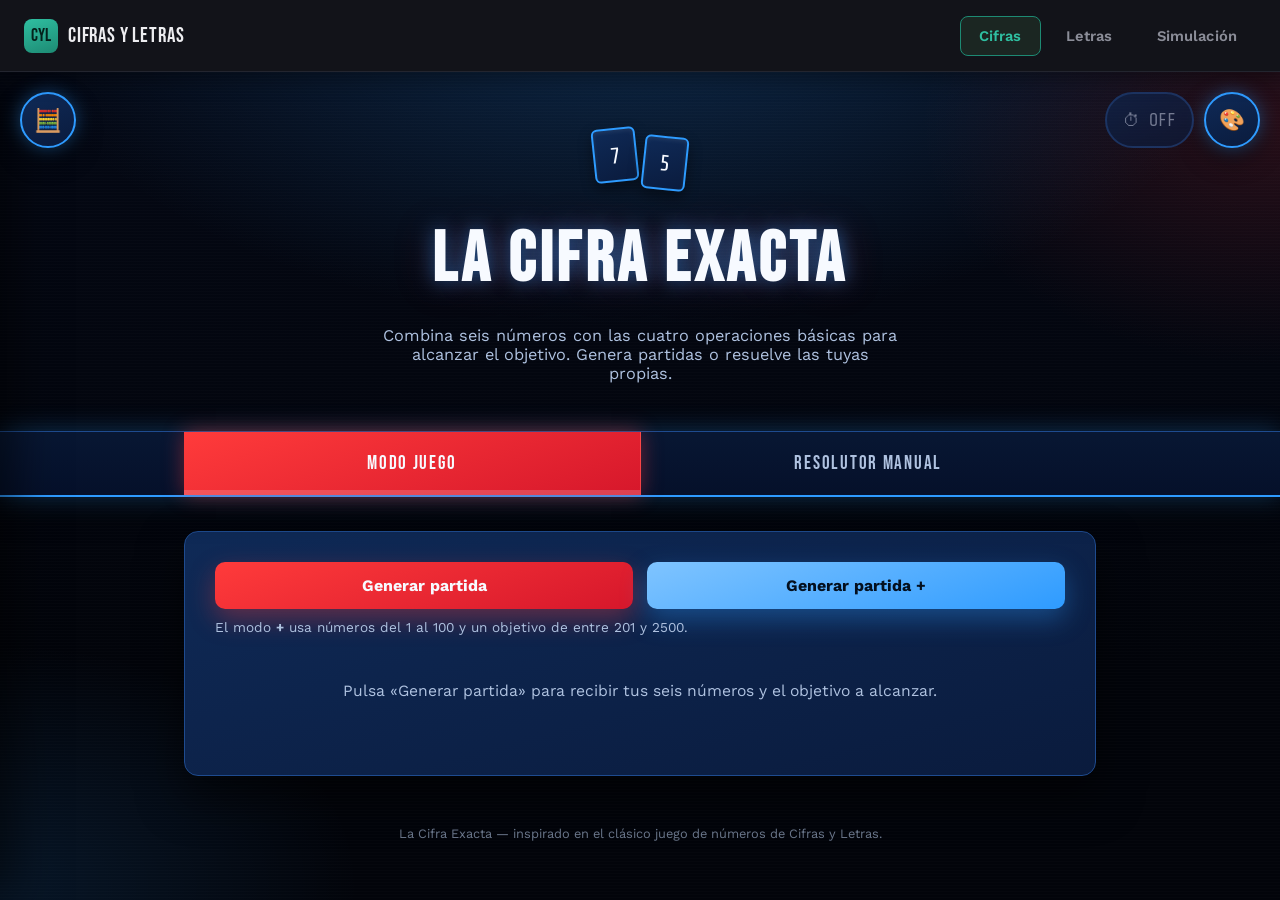
==== index.html @ 757bc9b1 "Add files via upload" ====
<!DOCTYPE html>
<html lang="es">
<head>
<meta charset="UTF-8">
<meta name="viewport" content="width=device-width, initial-scale=1.0">
<title>Cifras y Letras</title>
<link rel="preconnect" href="https://fonts.googleapis.com">
<link rel="preconnect" href="https://fonts.gstatic.com" crossorigin>
<link href="https://fonts.googleapis.com/css2?family=Bebas+Neue&family=Work+Sans:wght@400;500;600;700&display=swap" rel="stylesheet">
<style>
  :root{
    --fondo:#0A0B10;
    --panel:#121319;
    --panel-borde:#23252F;
    --teal:#2FBFA1;
    --teal-rgb:47,191,161;
    --teal-tenue:#1D8A73;
    --texto:#EDEDF0;
    --texto-tenue:#8B8D98;
    --activo-bg:#1B2622;
  }
  *{box-sizing:border-box;}
  html,body{margin:0;padding:0;height:100%;}
  body{
    background:var(--fondo);
    color:var(--texto);
    font-family:'Work Sans', sans-serif;
    display:flex;
    flex-direction:column;
    min-height:100vh;
    overflow:hidden;
  }

  header.topbar{
    flex:0 0 auto;
    display:flex;
    align-items:center;
    gap:20px;
    padding:0 24px;
    height:72px;
    background:var(--panel);
    border-bottom:1px solid var(--panel-borde);
    box-shadow:0 6px 20px rgba(0,0,0,0.35);
    z-index:10;
  }

  .marca{
    display:flex;
    align-items:center;
    gap:10px;
    flex-shrink:0;
  }
  .marca .icono-marca{
    width:34px;height:34px;
    border-radius:8px;
    background:linear-gradient(160deg, var(--teal), var(--teal-tenue));
    display:flex;align-items:center;justify-content:center;
    font-family:'Bebas Neue', sans-serif;
    font-size:1.1rem;
    color:#04211B;
    flex-shrink:0;
  }
  .marca .texto-marca{
    font-family:'Bebas Neue', sans-serif;
    font-size:1.3rem;
    letter-spacing:0.04em;
    color:var(--texto);
    white-space:nowrap;
  }

  nav.pestanas{
    display:flex;
    gap:6px;
    margin-left:auto;
    overflow-x:auto;
  }
  .pestana{
    font-family:'Work Sans', sans-serif;
    font-weight:600;
    font-size:0.92rem;
    letter-spacing:0.01em;
    color:var(--texto-tenue);
    background:transparent;
    border:1px solid transparent;
    padding:10px 18px;
    border-radius:8px;
    cursor:pointer;
    white-space:nowrap;
    transition:background .18s ease, color .18s ease, border-color .18s ease;
  }
  .pestana:hover{color:var(--texto); background:rgba(var(--teal-rgb),0.08);}
  .pestana.activa{
    color:var(--teal);
    background:var(--activo-bg);
    border-color:var(--teal-tenue);
  }

  main.contenido{
    flex:1 1 auto;
    position:relative;
    min-height:0;
  }
  .panel-vista{
    position:absolute;
    inset:0;
    display:none;
  }
  .panel-vista.activo{display:block;}
  .panel-vista iframe{
    width:100%;
    height:100%;
    border:none;
    display:block;
    background:var(--fondo);
  }

  .proximamente{
    height:100%;
    display:flex;
    flex-direction:column;
    align-items:center;
    justify-content:center;
    text-align:center;
    gap:14px;
    padding:0 24px;
  }
  .proximamente .marca-grande{
    width:64px;height:64px;
    border-radius:16px;
    background:linear-gradient(160deg, var(--teal), var(--teal-tenue));
    display:flex;align-items:center;justify-content:center;
    font-family:'Bebas Neue', sans-serif;
    font-size:1.8rem;
    color:#04211B;
    margin-bottom:6px;
  }
  .proximamente h2{
    font-family:'Bebas Neue', sans-serif;
    font-size:2.2rem;
    letter-spacing:0.04em;
    margin:0;
    color:var(--texto);
  }
  .proximamente p{
    margin:0;
    max-width:420px;
    color:var(--texto-tenue);
    font-size:1rem;
    line-height:1.5;
  }

  @media (max-width:640px){
    header.topbar{gap:12px; padding:0 14px; height:64px;}
    .marca .texto-marca{display:none;}
    .pestana{padding:9px 12px; font-size:0.84rem;}
  }
</style>
</head>
<body>

<header class="topbar">
  <div class="marca">
    <div class="icono-marca">CyL</div>
    <span class="texto-marca">Cifras y Letras</span>
  </div>
  <nav class="pestanas" role="tablist" aria-label="Secciones">
    <button class="pestana activa" data-vista="cifras" role="tab" aria-selected="true">Cifras</button>
    <button class="pestana" data-vista="letras" role="tab" aria-selected="false">Letras</button>
    <button class="pestana" data-vista="simulacion" role="tab" aria-selected="false">Simulación</button>
  </nav>
</header>

<main class="contenido">
  <div class="panel-vista activo" id="vista-cifras">
    <iframe data-src="cifras.html" title="Sección Cifras"></iframe>
  </div>
  <div class="panel-vista" id="vista-letras">
    <iframe data-src="letras.html" title="Sección Letras"></iframe>
  </div>
  <div class="panel-vista" id="vista-simulacion">
    <iframe data-src="simulacion.html" title="Sección Simulación"></iframe>
  </div>
</main>

<script>
  const botones = document.querySelectorAll('.pestana');
  const paneles = {
    cifras: document.getElementById('vista-cifras'),
    letras: document.getElementById('vista-letras'),
    simulacion: document.getElementById('vista-simulacion'),
  };

  function cargarIframeSiHaceFalta(panel){
    const iframe = panel.querySelector('iframe[data-src]');
    if (iframe){
      iframe.src = iframe.getAttribute('data-src');
      iframe.removeAttribute('data-src');
    }
  }

  cargarIframeSiHaceFaltaConTema(paneles.cifras);

  botones.forEach(btn => {
    btn.addEventListener('click', () => {
      const destino = btn.dataset.vista;

      botones.forEach(b => {
        b.classList.toggle('activa', b === btn);
        b.setAttribute('aria-selected', String(b === btn));
      });

      Object.entries(paneles).forEach(([nombre, panel]) => {
        panel.classList.toggle('activo', nombre === destino);
      });

      cargarIframeSiHaceFaltaConTema(paneles[destino]);
    });
  });

  /* =========================================================
     SINCRONIZACIÓN DE TEMA ENTRE LAS TRES SECCIONES
     Cada iframe (Cifras, Letras, Simulación) guarda el tema elegido
     en localStorage bajo la clave 'cifrasYLetrasTema' y, además,
     avisa a esta página (su padre) mediante postMessage en cuanto
     el usuario cambia de tema. Esta página reenvía ese aviso al
     resto de iframes ya cargados, para que el cambio se refleje
     al instante sin esperar a que se abran esas pestañas.
     ========================================================= */
  const CLAVE_TEMA_COMPARTIDA = 'cifrasYLetrasTema';

  function iframesCargados(){
    return Object.values(paneles)
      .map(panel => panel.querySelector('iframe'))
      .filter(iframe => iframe && iframe.src);
  }

  window.addEventListener('message', (e) => {
    if (!e.data || e.data.tipo !== 'cifrasYLetrasTema' || !e.data.tema) return;
    try { localStorage.setItem(CLAVE_TEMA_COMPARTIDA, e.data.tema); } catch(err){}
    iframesCargados().forEach(iframe => {
      if (iframe.contentWindow !== e.source){
        iframe.contentWindow.postMessage({ tipo:'cifrasYLetrasTema', tema: e.data.tema }, '*');
      }
    });
  });

  // Refuerzo: cuando se carga por primera vez un iframe (al abrir su pestaña),
  // le enviamos el tema actual por si acaso su lectura de localStorage no coincidiera.
  function cargarIframeSiHaceFaltaConTema(panel){
    const iframe = panel.querySelector('iframe[data-src]');
    if (iframe){
      iframe.addEventListener('load', () => {
        let temaActual = 'clasico';
        try { temaActual = localStorage.getItem(CLAVE_TEMA_COMPARTIDA) || 'clasico'; } catch(err){}
        iframe.contentWindow.postMessage({ tipo:'cifrasYLetrasTema', tema: temaActual }, '*');
      }, { once:true });
    }
    cargarIframeSiHaceFalta(panel);
  }
</script>

</body>
</html>
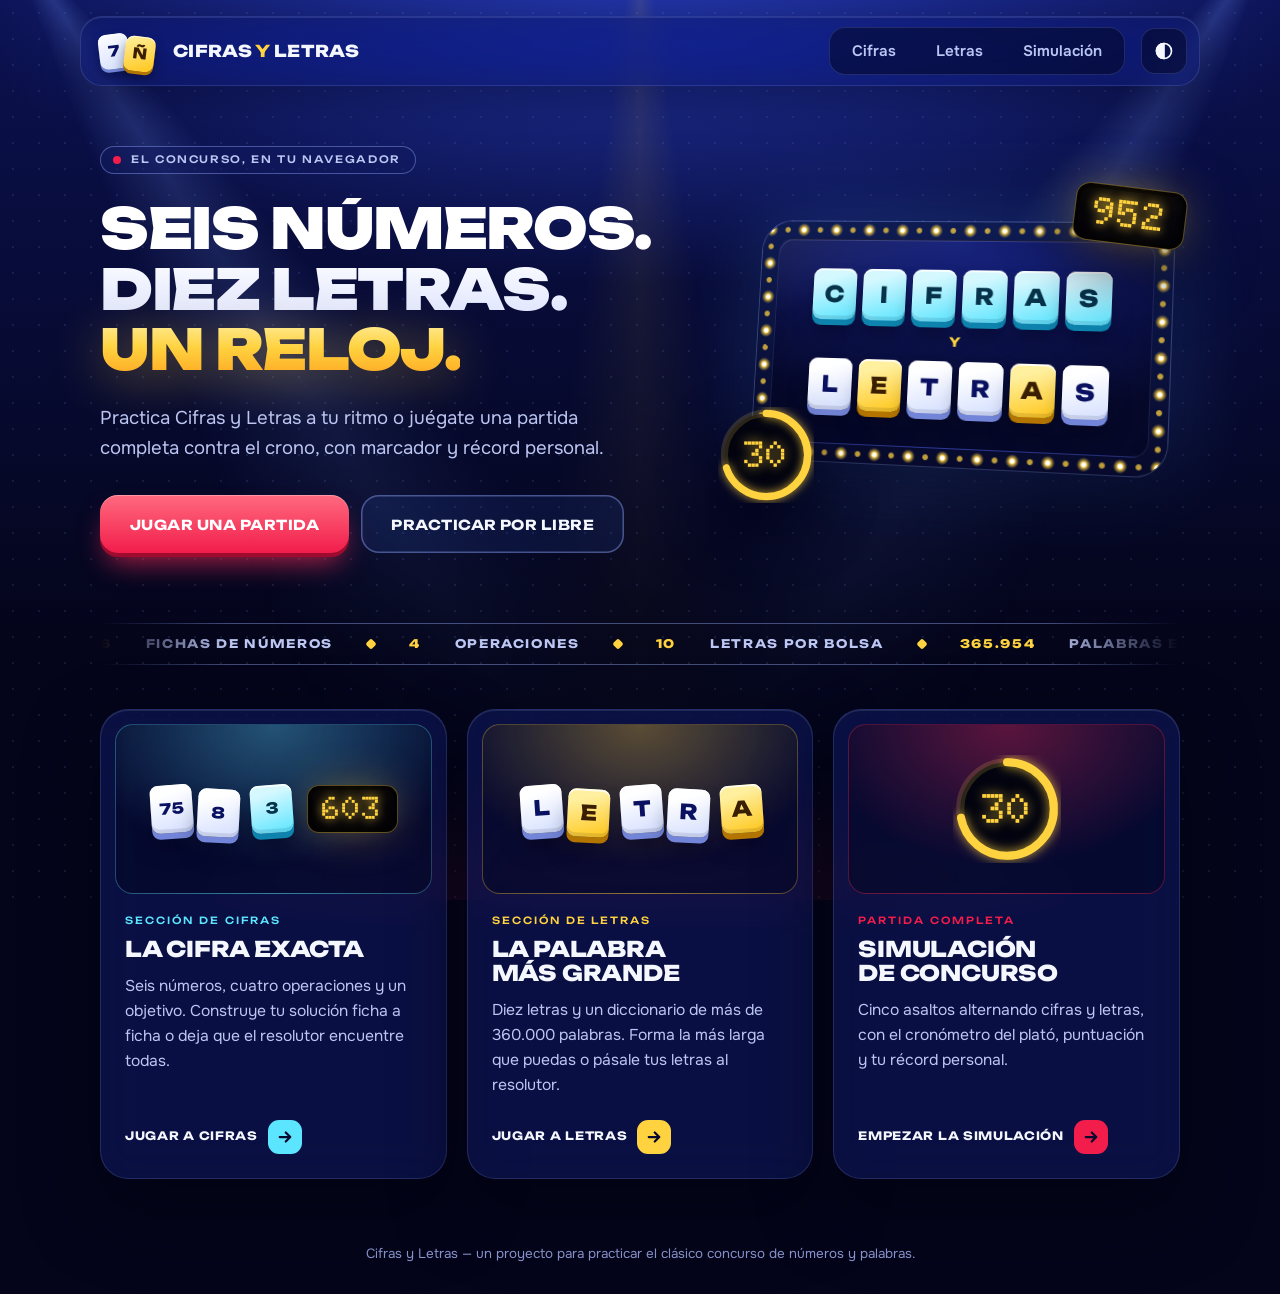
==== commit 8172e4bc: "Rediseño de plató y corrección de fallos en Cifras, Letras y Simulación" ====
--- a/index.html
+++ b/index.html
@@ -1,263 +1,128 @@
 <!DOCTYPE html>
-<html lang="es">
+<html lang="es" data-tema="clasico">
 <head>
 <meta charset="UTF-8">
 <meta name="viewport" content="width=device-width, initial-scale=1.0">
 <title>Cifras y Letras</title>
+<meta name="description" content="Practica el concurso Cifras y Letras: la prueba de cifras, la de letras y una simulación completa con cronómetro y puntuación.">
+<meta name="theme-color" content="#04051A">
+<script>try{var t=localStorage.getItem('cifrasYLetrasTema');if(t)document.documentElement.dataset.tema=t;}catch(e){}</script>
+<link rel="icon" href="data:image/svg+xml,%3Csvg xmlns='http://www.w3.org/2000/svg' viewBox='0 0 64 64'%3E%3Crect width='64' height='64' rx='14' fill='%230B1150'/%3E%3Crect x='11' y='7' width='42' height='46' rx='9' fill='%23FFC61A'/%3E%3Crect x='11' y='7' width='42' height='42' rx='9' fill='%23FFF0A0'/%3E%3Ctext x='32' y='41' font-family='Arial Black,Arial,sans-serif' font-size='30' font-weight='900' text-anchor='middle' fill='%233A1E00'%3E%C3%91%3C/text%3E%3C/svg%3E">
 <link rel="preconnect" href="https://fonts.googleapis.com">
 <link rel="preconnect" href="https://fonts.gstatic.com" crossorigin>
-<link href="https://fonts.googleapis.com/css2?family=Bebas+Neue&family=Work+Sans:wght@400;500;600;700&display=swap" rel="stylesheet">
-<style>
-  :root{
-    --fondo:#0A0B10;
-    --panel:#121319;
-    --panel-borde:#23252F;
-    --teal:#2FBFA1;
-    --teal-rgb:47,191,161;
-    --teal-tenue:#1D8A73;
-    --texto:#EDEDF0;
-    --texto-tenue:#8B8D98;
-    --activo-bg:#1B2622;
-  }
-  *{box-sizing:border-box;}
-  html,body{margin:0;padding:0;height:100%;}
-  body{
-    background:var(--fondo);
-    color:var(--texto);
-    font-family:'Work Sans', sans-serif;
-    display:flex;
-    flex-direction:column;
-    min-height:100vh;
-    overflow:hidden;
-  }
-
-  header.topbar{
-    flex:0 0 auto;
-    display:flex;
-    align-items:center;
-    gap:20px;
-    padding:0 24px;
-    height:72px;
-    background:var(--panel);
-    border-bottom:1px solid var(--panel-borde);
-    box-shadow:0 6px 20px rgba(0,0,0,0.35);
-    z-index:10;
-  }
-
-  .marca{
-    display:flex;
-    align-items:center;
-    gap:10px;
-    flex-shrink:0;
-  }
-  .marca .icono-marca{
-    width:34px;height:34px;
-    border-radius:8px;
-    background:linear-gradient(160deg, var(--teal), var(--teal-tenue));
-    display:flex;align-items:center;justify-content:center;
-    font-family:'Bebas Neue', sans-serif;
-    font-size:1.1rem;
-    color:#04211B;
-    flex-shrink:0;
-  }
-  .marca .texto-marca{
-    font-family:'Bebas Neue', sans-serif;
-    font-size:1.3rem;
-    letter-spacing:0.04em;
-    color:var(--texto);
-    white-space:nowrap;
-  }
-
-  nav.pestanas{
-    display:flex;
-    gap:6px;
-    margin-left:auto;
-    overflow-x:auto;
-  }
-  .pestana{
-    font-family:'Work Sans', sans-serif;
-    font-weight:600;
-    font-size:0.92rem;
-    letter-spacing:0.01em;
-    color:var(--texto-tenue);
-    background:transparent;
-    border:1px solid transparent;
-    padding:10px 18px;
-    border-radius:8px;
-    cursor:pointer;
-    white-space:nowrap;
-    transition:background .18s ease, color .18s ease, border-color .18s ease;
-  }
-  .pestana:hover{color:var(--texto); background:rgba(var(--teal-rgb),0.08);}
-  .pestana.activa{
-    color:var(--teal);
-    background:var(--activo-bg);
-    border-color:var(--teal-tenue);
-  }
-
-  main.contenido{
-    flex:1 1 auto;
-    position:relative;
-    min-height:0;
-  }
-  .panel-vista{
-    position:absolute;
-    inset:0;
-    display:none;
-  }
-  .panel-vista.activo{display:block;}
-  .panel-vista iframe{
-    width:100%;
-    height:100%;
-    border:none;
-    display:block;
-    background:var(--fondo);
-  }
-
-  .proximamente{
-    height:100%;
-    display:flex;
-    flex-direction:column;
-    align-items:center;
-    justify-content:center;
-    text-align:center;
-    gap:14px;
-    padding:0 24px;
-  }
-  .proximamente .marca-grande{
-    width:64px;height:64px;
-    border-radius:16px;
-    background:linear-gradient(160deg, var(--teal), var(--teal-tenue));
-    display:flex;align-items:center;justify-content:center;
-    font-family:'Bebas Neue', sans-serif;
-    font-size:1.8rem;
-    color:#04211B;
-    margin-bottom:6px;
-  }
-  .proximamente h2{
-    font-family:'Bebas Neue', sans-serif;
-    font-size:2.2rem;
-    letter-spacing:0.04em;
-    margin:0;
-    color:var(--texto);
-  }
-  .proximamente p{
-    margin:0;
-    max-width:420px;
-    color:var(--texto-tenue);
-    font-size:1rem;
-    line-height:1.5;
-  }
-
-  @media (max-width:640px){
-    header.topbar{gap:12px; padding:0 14px; height:64px;}
-    .marca .texto-marca{display:none;}
-    .pestana{padding:9px 12px; font-size:0.84rem;}
-  }
-</style>
+<link href="https://fonts.googleapis.com/css2?family=Doto:ROND,wght@100,900&family=Onest:wght@400;500;600;700&family=Unbounded:wght@500;700;800;900&display=swap" rel="stylesheet">
+<link rel="stylesheet" href="estilos.css">
 </head>
 <body>
 
-<header class="topbar">
-  <div class="marca">
-    <div class="icono-marca">CyL</div>
-    <span class="texto-marca">Cifras y Letras</span>
+<header class="cabecera">
+  <a class="marca" href="index.html" aria-label="Cifras y Letras, inicio">
+    <span class="marca-fichas" aria-hidden="true"><i>7</i><i>Ñ</i></span>
+    <span class="marca-texto">Cifras <span>y</span> Letras</span>
+  </a>
+  <nav class="nav" aria-label="Secciones">
+    <a href="cifras.html">Cifras</a>
+    <a href="letras.html">Letras</a>
+    <a href="simulacion.html">Simulación</a>
+  </nav>
+  <div class="tema">
+    <button class="btn-icono" id="btn-tema" type="button" aria-label="Cambiar tema" aria-haspopup="menu" aria-expanded="false">
+      <svg class="icono" width="20" height="20" viewBox="0 0 24 24" fill="none" stroke="currentColor" stroke-width="2" aria-hidden="true"><circle cx="12" cy="12" r="9"/><path d="M12 3a9 9 0 0 0 0 18z" fill="currentColor"/></svg>
+    </button>
+    <div class="flotante abajo menu-tema" id="menu-tema" role="menu" aria-label="Tema" hidden></div>
   </div>
-  <nav class="pestanas" role="tablist" aria-label="Secciones">
-    <button class="pestana activa" data-vista="cifras" role="tab" aria-selected="true">Cifras</button>
-    <button class="pestana" data-vista="letras" role="tab" aria-selected="false">Letras</button>
-    <button class="pestana" data-vista="simulacion" role="tab" aria-selected="false">Simulación</button>
-  </nav>
 </header>
 
-<main class="contenido">
-  <div class="panel-vista activo" id="vista-cifras">
-    <iframe data-src="cifras.html" title="Sección Cifras"></iframe>
+<main>
+  <section class="hero">
+    <div>
+      <span class="sobretitulo">El concurso, en tu navegador</span>
+      <h1><span>Seis números.</span><span>Diez letras.</span><span><em>Un reloj.</em></span></h1>
+      <p>Practica Cifras y Letras a tu ritmo o juégate una partida completa contra el crono, con marcador y récord personal.</p>
+      <div class="fila-botones">
+        <a class="btn btn-primario btn-grande" href="simulacion.html">Jugar una partida</a>
+        <a class="btn btn-fantasma btn-grande" href="cifras.html">Practicar por libre</a>
+      </div>
+    </div>
+
+    <div class="hero-arte" aria-hidden="true">
+      <div class="plato">
+        <div class="plato-pantalla">
+          <div class="fichas">
+            <span class="ficha es-letra es-resultado entra" style="--i:0">C</span>
+            <span class="ficha es-letra es-resultado entra" style="--i:1">I</span>
+            <span class="ficha es-letra es-resultado entra" style="--i:2">F</span>
+            <span class="ficha es-letra es-resultado entra" style="--i:3">R</span>
+            <span class="ficha es-letra es-resultado entra" style="--i:4">A</span>
+            <span class="ficha es-letra es-resultado entra" style="--i:5">S</span>
+          </div>
+          <span class="hero-y">y</span>
+          <div class="fichas">
+            <span class="ficha es-letra entra" style="--i:7">L</span>
+            <span class="ficha es-letra es-vocal entra" style="--i:8">E</span>
+            <span class="ficha es-letra entra" style="--i:9">T</span>
+            <span class="ficha es-letra entra" style="--i:10">R</span>
+            <span class="ficha es-letra es-vocal entra" style="--i:11">A</span>
+            <span class="ficha es-letra entra" style="--i:12">S</span>
+          </div>
+        </div>
+      </div>
+      <div class="hero-flota es-led"><span class="led">952</span></div>
+      <div class="hero-flota es-crono">
+        <div class="reloj">
+          <svg viewBox="0 0 120 120"><circle class="reloj-pista" cx="60" cy="60" r="52"></circle><circle class="reloj-arco" cx="60" cy="60" r="52" pathLength="100"></circle></svg>
+          <div class="reloj-centro"><span class="reloj-num">30</span></div>
+        </div>
+      </div>
+    </div>
+  </section>
+
+  <div class="teletipo" aria-hidden="true">
+    <div class="teletipo-cinta">
+      <span><b>6</b> fichas de números</span><span><b>4</b> operaciones</span><span><b>10</b> letras por bolsa</span><span><b>365.954</b> palabras en el diccionario</span><span><b>5</b> asaltos por partida</span><span><b>30</b> segundos de reloj</span>
+      <span><b>6</b> fichas de números</span><span><b>4</b> operaciones</span><span><b>10</b> letras por bolsa</span><span><b>365.954</b> palabras en el diccionario</span><span><b>5</b> asaltos por partida</span><span><b>30</b> segundos de reloj</span>
+    </div>
   </div>
-  <div class="panel-vista" id="vista-letras">
-    <iframe data-src="letras.html" title="Sección Letras"></iframe>
-  </div>
-  <div class="panel-vista" id="vista-simulacion">
-    <iframe data-src="simulacion.html" title="Sección Simulación"></iframe>
-  </div>
+
+  <section class="accesos" aria-label="Secciones del juego">
+    <a class="acceso es-cifras" href="cifras.html">
+      <div class="acceso-arte" aria-hidden="true">
+        <span class="ficha">75</span><span class="ficha">8</span><span class="ficha es-resultado">3</span>
+        <span class="led">603</span>
+      </div>
+      <span class="etiqueta">Sección de cifras</span>
+      <h2>La cifra exacta</h2>
+      <p>Seis números, cuatro operaciones y un objetivo. Construye tu solución ficha a ficha o deja que el resolutor encuentre todas.</p>
+      <span class="ir">Jugar a cifras <svg class="icono" viewBox="0 0 24 24" fill="none" stroke="currentColor" stroke-width="3" stroke-linecap="round" stroke-linejoin="round" aria-hidden="true"><path d="M5 12h14M13 6l6 6-6 6"/></svg></span>
+    </a>
+
+    <a class="acceso es-letras" href="letras.html">
+      <div class="acceso-arte" aria-hidden="true">
+        <span class="ficha es-letra">L</span><span class="ficha es-letra es-vocal">E</span><span class="ficha es-letra">T</span><span class="ficha es-letra">R</span><span class="ficha es-letra es-vocal">A</span>
+      </div>
+      <span class="etiqueta">Sección de letras</span>
+      <h2>La palabra más grande</h2>
+      <p>Diez letras y un diccionario de más de 360.000 palabras. Forma la más larga que puedas o pásale tus letras al resolutor.</p>
+      <span class="ir">Jugar a letras <svg class="icono" viewBox="0 0 24 24" fill="none" stroke="currentColor" stroke-width="3" stroke-linecap="round" stroke-linejoin="round" aria-hidden="true"><path d="M5 12h14M13 6l6 6-6 6"/></svg></span>
+    </a>
+
+    <a class="acceso es-sim" href="simulacion.html">
+      <div class="acceso-arte" aria-hidden="true">
+        <div class="reloj">
+          <svg viewBox="0 0 120 120"><circle class="reloj-pista" cx="60" cy="60" r="52"></circle><circle class="reloj-arco" cx="60" cy="60" r="52" pathLength="100"></circle></svg>
+          <div class="reloj-centro"><span class="reloj-num">30</span></div>
+        </div>
+      </div>
+      <span class="etiqueta">Partida completa</span>
+      <h2>Simulación de concurso</h2>
+      <p>Cinco asaltos alternando cifras y letras, con el cronómetro del plató, puntuación y tu récord personal.</p>
+      <span class="ir">Empezar la simulación <svg class="icono" viewBox="0 0 24 24" fill="none" stroke="currentColor" stroke-width="3" stroke-linecap="round" stroke-linejoin="round" aria-hidden="true"><path d="M5 12h14M13 6l6 6-6 6"/></svg></span>
+    </a>
+  </section>
 </main>
 
-<script>
-  const botones = document.querySelectorAll('.pestana');
-  const paneles = {
-    cifras: document.getElementById('vista-cifras'),
-    letras: document.getElementById('vista-letras'),
-    simulacion: document.getElementById('vista-simulacion'),
-  };
+<footer class="pie">Cifras y Letras — un proyecto para practicar el clásico concurso de números y palabras.</footer>
 
-  function cargarIframeSiHaceFalta(panel){
-    const iframe = panel.querySelector('iframe[data-src]');
-    if (iframe){
-      iframe.src = iframe.getAttribute('data-src');
-      iframe.removeAttribute('data-src');
-    }
-  }
-
-  cargarIframeSiHaceFaltaConTema(paneles.cifras);
-
-  botones.forEach(btn => {
-    btn.addEventListener('click', () => {
-      const destino = btn.dataset.vista;
-
-      botones.forEach(b => {
-        b.classList.toggle('activa', b === btn);
-        b.setAttribute('aria-selected', String(b === btn));
-      });
-
-      Object.entries(paneles).forEach(([nombre, panel]) => {
-        panel.classList.toggle('activo', nombre === destino);
-      });
-
-      cargarIframeSiHaceFaltaConTema(paneles[destino]);
-    });
-  });
-
-  /* =========================================================
-     SINCRONIZACIÓN DE TEMA ENTRE LAS TRES SECCIONES
-     Cada iframe (Cifras, Letras, Simulación) guarda el tema elegido
-     en localStorage bajo la clave 'cifrasYLetrasTema' y, además,
-     avisa a esta página (su padre) mediante postMessage en cuanto
-     el usuario cambia de tema. Esta página reenvía ese aviso al
-     resto de iframes ya cargados, para que el cambio se refleje
-     al instante sin esperar a que se abran esas pestañas.
-     ========================================================= */
-  const CLAVE_TEMA_COMPARTIDA = 'cifrasYLetrasTema';
-
-  function iframesCargados(){
-    return Object.values(paneles)
-      .map(panel => panel.querySelector('iframe'))
-      .filter(iframe => iframe && iframe.src);
-  }
-
-  window.addEventListener('message', (e) => {
-    if (!e.data || e.data.tipo !== 'cifrasYLetrasTema' || !e.data.tema) return;
-    try { localStorage.setItem(CLAVE_TEMA_COMPARTIDA, e.data.tema); } catch(err){}
-    iframesCargados().forEach(iframe => {
-      if (iframe.contentWindow !== e.source){
-        iframe.contentWindow.postMessage({ tipo:'cifrasYLetrasTema', tema: e.data.tema }, '*');
-      }
-    });
-  });
-
-  // Refuerzo: cuando se carga por primera vez un iframe (al abrir su pestaña),
-  // le enviamos el tema actual por si acaso su lectura de localStorage no coincidiera.
-  function cargarIframeSiHaceFaltaConTema(panel){
-    const iframe = panel.querySelector('iframe[data-src]');
-    if (iframe){
-      iframe.addEventListener('load', () => {
-        let temaActual = 'clasico';
-        try { temaActual = localStorage.getItem(CLAVE_TEMA_COMPARTIDA) || 'clasico'; } catch(err){}
-        iframe.contentWindow.postMessage({ tipo:'cifrasYLetrasTema', tema: temaActual }, '*');
-      }, { once:true });
-    }
-    cargarIframeSiHaceFalta(panel);
-  }
-</script>
-
+<script src="comun.js"></script>
 </body>
 </html>
--- a/estilos.css
+++ b/estilos.css
@@ -0,0 +1,1534 @@
+/* =========================================================
+   CIFRAS Y LETRAS · estilos compartidos por todas las páginas
+   Concepto: un plató de televisión. Focos sobre el decorado, el
+   panel de juego enmarcado en bombillas, fichas con volumen y
+   marcadores LED de matriz de puntos.
+   1. Tokens y temas      2. Base y decorado    3. Cabecera
+   4. Componentes         5. Plató y fichas     6. Herramientas
+   7. Cifras              8. Letras             9. Simulación
+   10. Inicio             11. Adaptación a móvil
+   ========================================================= */
+
+/* ---------- 1. TOKENS Y TEMAS ---------- */
+:root{
+  --f-titular:'Unbounded','Arial Black',system-ui,sans-serif;
+  --f-texto:'Onest',system-ui,-apple-system,'Segoe UI',Roboto,sans-serif;
+  --f-led:'Doto','JetBrains Mono',ui-monospace,Consolas,monospace;
+  --ancho:1120px;
+
+  /* Tema clásico: plató azul eléctrico, oro y rojo de pulsador */
+  --fondo:#04051A;
+  --fondo-2:#0B1150;
+  --foco-rgb:56,88,255;
+  --haz-rgb:120,156,255;
+  --vidrio:rgba(18,27,96,.55);
+  --panel:#0D1450;
+  --panel-2:#131C6B;
+  --panel-3:#1F2C92;
+  --pantalla-a:#1B2990;
+  --pantalla-b:#0C124C;
+  --pantalla-c:#070A2E;
+  --marco:#070A2C;
+  --hueco:rgba(3,5,30,.5);
+  --borde:rgba(150,172,255,.18);
+  --borde-2:rgba(150,172,255,.42);
+  --texto:#F5F7FF;
+  --texto-2:#BCC6F3;
+  --texto-3:#8C97D2;
+  --titulo-a:#FFFFFF;
+  --titulo-b:#BFCBFF;
+  --realce-a:#FFF3B0;
+  --realce-b:#FFD23F;
+  --realce-c:#FF9F1C;
+  --acento:#2F6BFF;
+  --acento-a:#6FA3FF;
+  --acento-2:#8DB6FF;
+  --acento-3:#1A3BB5;
+  --acento-rgb:61,123,255;
+  --sobre-acento:#FFFFFF;
+  --cta:#F21D4B;
+  --cta-a:#FF6A7F;
+  --cta-2:#9E0B2F;
+  --cta-rgb:255,46,87;
+  --sobre-cta:#FFFFFF;
+  --oro:#FFD23F;
+  --oro-rgb:255,210,63;
+  --cian:#5CE5FF;
+  --cian-rgb:92,229,255;
+  --alarma:#F21D4B;
+  --sobre-alarma:#FFFFFF;
+  --ok:#3EE08F;
+  --ok-rgb:62,224,143;
+  --ok-texto:#C9FBE2;
+  --mal:#FF6B81;
+  --mal-rgb:255,107,129;
+  --mal-texto:#FFDCE1;
+  --led-fondo:#02030F;
+  --led:#FFD23F;
+  --led-rgb:255,210,63;
+  --ficha:#FFFFFF;
+  --ficha-2:#D3DEFF;
+  --ficha-canto:#7385D8;
+  --ficha-texto:#0A1160;
+  --ficha-vocal:#FFF0A0;
+  --ficha-vocal-2:#FFC61A;
+  --ficha-vocal-canto:#B37400;
+  --ficha-vocal-texto:#3A1E00;
+  --ficha-res:#D5F8FF;
+  --ficha-res-2:#5CE5FF;
+  --ficha-res-canto:#0D83AD;
+  --ficha-res-texto:#06324A;
+  --sombra:0 30px 70px rgba(0,0,14,.55);
+  --foco:#FFD23F;
+  color-scheme:dark;
+}
+
+/* Tema día: decorado claro, mismo plató */
+html[data-tema="dia"]{
+  --fondo:#EEF2FF;
+  --fondo-2:#D9E3FF;
+  --foco-rgb:255,255,255;
+  --haz-rgb:61,123,255;
+  --vidrio:rgba(255,255,255,.72);
+  --panel:#FFFFFF;
+  --panel-2:#F2F5FF;
+  --panel-3:#DFE7FF;
+  --pantalla-a:#FFFFFF;
+  --pantalla-b:#F3F6FF;
+  --pantalla-c:#E4EBFF;
+  --marco:#16207A;
+  --hueco:rgba(43,91,255,.06);
+  --borde:rgba(40,60,160,.14);
+  --borde-2:rgba(40,60,160,.30);
+  --texto:#0C1454;
+  --texto-2:#414C8C;
+  --texto-3:#6470AE;
+  --titulo-a:#0C1454;
+  --titulo-b:#2A379E;
+  --realce-a:#5B86FF;
+  --realce-b:#2B5BFF;
+  --realce-c:#7A3DFF;
+  --acento:#2B5BFF;
+  --acento-a:#5B86FF;
+  --acento-2:#1F45CC;
+  --acento-3:#152F99;
+  --acento-rgb:43,91,255;
+  --cta:#F21D4B;
+  --cta-a:#FF5C7A;
+  --cta-2:#9E0B2F;
+  --cta-rgb:242,29,75;
+  --oro:#F5B400;
+  --oro-rgb:245,180,0;
+  --cian:#0AA5CF;
+  --cian-rgb:10,165,207;
+  --ok:#0F9D58;
+  --ok-rgb:15,157,88;
+  --ok-texto:#0B6B3C;
+  --mal:#D92B45;
+  --mal-rgb:217,43,69;
+  --mal-texto:#8F1226;
+  --led-fondo:#070A2C;
+  --ficha-2:#E4EBFF;
+  --ficha-canto:#9AA9E6;
+  --ficha-texto:#0C1454;
+  --sombra:0 24px 60px rgba(30,50,140,.18);
+  --foco:#2B5BFF;
+  color-scheme:light;
+}
+
+/* Tema noche: colores apagados para jugar a oscuras */
+html[data-tema="noche"]{
+  --fondo:#020208;
+  --fondo-2:#05071C;
+  --foco-rgb:22,32,96;
+  --haz-rgb:50,70,140;
+  --vidrio:rgba(8,11,36,.72);
+  --panel:#070A22;
+  --panel-2:#0A0E2E;
+  --panel-3:#141B48;
+  --pantalla-a:#0B1038;
+  --pantalla-b:#070A24;
+  --pantalla-c:#04061A;
+  --marco:#030414;
+  --borde:rgba(110,125,200,.14);
+  --borde-2:rgba(110,125,200,.30);
+  --texto:#C5CBE6;
+  --texto-2:#8C94BC;
+  --texto-3:#6E76A0;
+  --titulo-a:#C5CBE6;
+  --titulo-b:#8C94BC;
+  --realce-a:#D6BC78;
+  --realce-b:#B8923A;
+  --realce-c:#8F6A1F;
+  --acento:#2A4A9E;
+  --acento-a:#3B5DB5;
+  --acento-2:#7F9AD9;
+  --acento-3:#14265C;
+  --acento-rgb:42,74,158;
+  --sobre-acento:#E6ECFF;
+  --cta:#8E2038;
+  --cta-a:#A8324A;
+  --cta-2:#4F0E1D;
+  --cta-rgb:142,32,56;
+  --sobre-cta:#F6E8EB;
+  --oro:#B8923A;
+  --oro-rgb:184,146,58;
+  --cian:#3D8FA8;
+  --cian-rgb:61,143,168;
+  --alarma:#8E2038;
+  --sobre-alarma:#F6E8EB;
+  --ok:#2E8F5C;
+  --ok-rgb:46,143,92;
+  --ok-texto:#9FCBB0;
+  --mal:#B04A5A;
+  --mal-rgb:176,74,90;
+  --mal-texto:#D9ADB4;
+  --led-fondo:#010208;
+  --led:#B8923A;
+  --led-rgb:184,146,58;
+  --ficha:#3A4470;
+  --ficha-2:#283158;
+  --ficha-canto:#10142E;
+  --ficha-texto:#DDE2F5;
+  --ficha-vocal:#8A6F2E;
+  --ficha-vocal-2:#6E5620;
+  --ficha-vocal-canto:#3A2C0C;
+  --ficha-vocal-texto:#F6ECD0;
+  --ficha-res:#2B5E78;
+  --ficha-res-2:#1E4A62;
+  --ficha-res-canto:#0C2533;
+  --ficha-res-texto:#D8F1FA;
+  --sombra:0 30px 70px rgba(0,0,0,.75);
+  --foco:#7F9AD9;
+}
+
+/* Tema elegancia: negro azulado, oro y marfil */
+html[data-tema="elegancia"]{
+  --fondo:#05070F;
+  --fondo-2:#0B1226;
+  --foco-rgb:217,164,65;
+  --haz-rgb:217,164,65;
+  --vidrio:rgba(14,22,44,.62);
+  --panel:#0B1226;
+  --panel-2:#101A36;
+  --panel-3:#1A2850;
+  --pantalla-a:#152447;
+  --pantalla-b:#0C152E;
+  --pantalla-c:#070C1C;
+  --marco:#04060E;
+  --borde:rgba(217,164,65,.18);
+  --borde-2:rgba(217,164,65,.42);
+  --texto:#F6EFDF;
+  --texto-2:#C2C7D6;
+  --texto-3:#8D95AE;
+  --titulo-a:#FFFAEB;
+  --titulo-b:#D9CDAE;
+  --acento:#D9A441;
+  --acento-a:#F2CC7A;
+  --acento-2:#F2CC7A;
+  --acento-3:#8F6A1F;
+  --acento-rgb:217,164,65;
+  --sobre-acento:#221402;
+  --cta:#EFE4C8;
+  --cta-a:#FFFAEB;
+  --cta-2:#A8966A;
+  --cta-rgb:239,228,200;
+  --sobre-cta:#131C36;
+  --cian:#F2CC7A;
+  --cian-rgb:242,204,122;
+  --alarma:#C8452F;
+  --mal:#EE7C68;
+  --mal-rgb:238,124,104;
+  --mal-texto:#FBD8D0;
+  --led-fondo:#020409;
+  --led:#F2CC7A;
+  --led-rgb:242,204,122;
+  --ficha:#FBF5E6;
+  --ficha-2:#E9DCBB;
+  --ficha-canto:#A8935C;
+  --ficha-texto:#131C36;
+  --ficha-res:#F7E3A6;
+  --ficha-res-2:#DDB24F;
+  --ficha-res-canto:#8F6A1F;
+  --ficha-res-texto:#2A1A00;
+  --foco:#F2CC7A;
+}
+
+/* ---------- 2. BASE Y DECORADO ---------- */
+*,*::before,*::after{box-sizing:border-box;}
+html{-webkit-text-size-adjust:100%; scroll-behavior:smooth;}
+body{
+  margin:0;
+  min-height:100vh;
+  min-height:100dvh;
+  display:flex;
+  flex-direction:column;
+  font:400 1rem/1.6 var(--f-texto);
+  color:var(--texto);
+  background:var(--fondo);
+  -webkit-font-smoothing:antialiased;
+  overflow-x:hidden;
+}
+/* Decorado: foco cenital, resplandor de suelo y pared de puntos */
+body::before{
+  content:"";
+  position:fixed; inset:0; z-index:-2; pointer-events:none;
+  background:
+    radial-gradient(rgba(var(--haz-rgb),.13) 1px, transparent 1.5px) 0 0 / 26px 26px,
+    radial-gradient(78% 58% at 50% -10%, rgba(var(--foco-rgb),.62), transparent 72%),
+    radial-gradient(60% 38% at 50% 112%, rgba(var(--cta-rgb),.20), transparent 70%),
+    linear-gradient(180deg, var(--fondo-2), var(--fondo) 72%);
+}
+/* Haces de los focos, barriendo muy despacio */
+body::after{
+  content:"";
+  position:fixed; inset:-10% -20% 0; z-index:-1; pointer-events:none;
+  background:
+    conic-gradient(from 138deg at 14% 0%, transparent 0deg, rgba(var(--haz-rgb),.22) 9deg, transparent 21deg),
+    conic-gradient(from 201deg at 86% 0%, transparent 0deg, rgba(var(--haz-rgb),.22) 12deg, transparent 21deg),
+    conic-gradient(from 171deg at 50% 0%, transparent 0deg, rgba(var(--oro-rgb),.10) 9deg, transparent 18deg);
+  -webkit-mask-image:linear-gradient(180deg, #000 10%, transparent 88%);
+  mask-image:linear-gradient(180deg, #000 10%, transparent 88%);
+  transform-origin:50% 0;
+  animation:barrido 16s ease-in-out infinite alternate;
+}
+
+main{
+  flex:1;
+  width:100%;
+  max-width:var(--ancho);
+  margin:0 auto;
+  padding:0 20px 64px;
+}
+body.con-dock main{padding-bottom:130px;}
+
+h1,h2,h3,h4,p{margin:0;}
+button,input{font:inherit; color:inherit;}
+button{-webkit-tap-highlight-color:transparent;}
+a{color:var(--acento-2);}
+[hidden]{display:none !important;}
+:focus-visible{outline:3px solid var(--foco); outline-offset:3px;}
+input[type=number]{-moz-appearance:textfield; appearance:textfield;}
+input[type=number]::-webkit-outer-spin-button,
+input[type=number]::-webkit-inner-spin-button{-webkit-appearance:none; margin:0;}
+
+.solo-lectores{
+  position:absolute; width:1px; height:1px; margin:-1px; padding:0;
+  overflow:hidden; clip:rect(0 0 0 0); white-space:nowrap; border:0;
+}
+.icono{flex:none; display:block;}
+
+@keyframes barrido{from{transform:rotate(-2.4deg);} to{transform:rotate(2.4deg);}}
+@keyframes aparecer{from{opacity:0; transform:translateY(10px);}}
+@keyframes repartir{
+  0%{opacity:0; transform:translateY(-26px) rotateX(-95deg) scale(.86);}
+  60%{opacity:1; transform:translateY(3px) rotateX(12deg);}
+  100%{transform:none;}
+}
+@keyframes nacer{0%{opacity:0; transform:scale(.4) rotate(-8deg);} 60%{transform:scale(1.14);} 100%{opacity:1; transform:none;}}
+@keyframes temblar{20%,60%{transform:translateX(-6px);} 40%,80%{transform:translateX(6px);}}
+@keyframes latir{50%{opacity:.35;}}
+@keyframes girar{to{transform:rotate(360deg);}}
+@keyframes destello{0%{opacity:0;} 12%{opacity:.55;} 100%{opacity:0;}}
+@keyframes bombillas{0%,49.9%{opacity:0;} 50%,100%{opacity:1;}}
+@keyframes pulso{0%,100%{box-shadow:0 0 0 0 rgba(var(--cta-rgb),.7);} 60%{box-shadow:0 0 0 8px rgba(var(--cta-rgb),0);}}
+@keyframes flotar{from{transform:translateY(-6px);} to{transform:translateY(6px);}}
+@keyframes cinta{to{transform:translateX(-50%);}}
+@keyframes halo{0%,100%{filter:drop-shadow(0 0 0 rgba(var(--acento-rgb),0));} 50%{filter:drop-shadow(0 0 14px rgba(var(--acento-rgb),.9));}}
+
+/* ---------- 3. CABECERA ---------- */
+.cabecera{
+  width:calc(100% - 32px);
+  max-width:var(--ancho);
+  margin:16px auto 0;
+  padding:10px 12px 10px 18px;
+  display:flex; align-items:center; gap:16px;
+  border:1px solid var(--borde);
+  border-radius:22px;
+  background:var(--vidrio);
+  -webkit-backdrop-filter:blur(18px) saturate(1.5);
+  backdrop-filter:blur(18px) saturate(1.5);
+  box-shadow:0 14px 40px rgba(0,0,14,.3), inset 0 1px 0 rgba(255,255,255,.1);
+  position:relative; z-index:30;
+}
+.marca{display:flex; align-items:center; gap:14px; color:var(--texto); text-decoration:none;}
+.marca-fichas{display:flex;}
+.marca-fichas i{
+  width:30px; height:35px; border-radius:8px;
+  display:grid; place-items:center;
+  font:800 .92rem/1 var(--f-titular); font-style:normal;
+  background:linear-gradient(160deg, var(--ficha), var(--ficha-2));
+  color:var(--ficha-texto);
+  box-shadow:inset 0 1px 0 rgba(255,255,255,.9), 0 3px 0 var(--ficha-canto), 0 7px 12px rgba(0,0,14,.4);
+  transform:rotate(-7deg);
+  transition:transform .25s cubic-bezier(.3,1.6,.5,1);
+}
+.marca-fichas i + i{
+  background:linear-gradient(160deg, var(--ficha-vocal), var(--ficha-vocal-2));
+  color:var(--ficha-vocal-texto);
+  box-shadow:inset 0 1px 0 rgba(255,255,255,.7), 0 3px 0 var(--ficha-vocal-canto), 0 7px 12px rgba(0,0,14,.4);
+  transform:rotate(7deg) translate(-4px, 3px);
+}
+.marca:hover .marca-fichas i{transform:rotate(-14deg) translateY(-3px);}
+.marca:hover .marca-fichas i + i{transform:rotate(14deg) translate(-2px, -1px);}
+.marca-texto{
+  font:800 1.02rem/1 var(--f-titular);
+  letter-spacing:.02em;
+  text-transform:uppercase;
+  white-space:nowrap;
+}
+.marca-texto span{color:var(--realce-b);}
+
+.nav{
+  margin-left:auto;
+  display:flex; gap:4px; padding:4px;
+  background:var(--hueco);
+  border:1px solid var(--borde);
+  border-radius:16px;
+}
+.nav a{
+  padding:10px 18px;
+  border-radius:12px;
+  color:var(--texto-2);
+  font-weight:600; font-size:.95rem; line-height:1.2;
+  text-decoration:none;
+  transition:background-color .15s ease, color .15s ease;
+}
+.nav a:hover{color:var(--texto); background:rgba(var(--acento-rgb),.18);}
+.nav a[aria-current="page"]{
+  background:linear-gradient(180deg, var(--acento-a), var(--acento));
+  color:var(--sobre-acento);
+  box-shadow:inset 0 1px 0 rgba(255,255,255,.35), 0 6px 18px -4px rgba(var(--acento-rgb),.8);
+}
+
+.tema{position:relative;}
+.btn-icono{
+  width:46px; height:46px; border-radius:14px;
+  display:grid; place-items:center;
+  border:1px solid var(--borde);
+  background:var(--hueco);
+  color:var(--texto);
+  cursor:pointer;
+  transition:background-color .15s ease, border-color .15s ease, transform .15s ease;
+}
+.btn-icono:hover{background:rgba(var(--acento-rgb),.2); border-color:var(--borde-2); transform:rotate(18deg);}
+.btn-icono.es-chico{width:34px; height:34px; border-radius:10px;}
+.btn-icono.es-chico:hover{transform:none;}
+
+.flotante{
+  position:absolute; z-index:60;
+  background:var(--panel-2);
+  border:1px solid var(--borde-2);
+  border-radius:18px;
+  box-shadow:var(--sombra);
+  animation:aparecer .16s ease;
+}
+.flotante.abajo{top:calc(100% + 12px); right:0;}
+.flotante.arriba{bottom:calc(100% + 14px); right:0;}
+
+.menu-tema{width:220px; padding:8px;}
+.menu-tema button{
+  display:flex; align-items:center; gap:12px; width:100%;
+  padding:11px 12px; border:0; border-radius:11px;
+  background:transparent; color:var(--texto);
+  font-weight:500; text-align:left; cursor:pointer;
+}
+.menu-tema button:hover{background:rgba(var(--acento-rgb),.2);}
+.menu-tema button[aria-checked="true"]{color:var(--acento-2); font-weight:700;}
+.menu-tema .muestra{
+  width:24px; height:24px; border-radius:8px; flex:none;
+  border:2px solid var(--borde-2);
+  background:linear-gradient(135deg, var(--m1) 50%, var(--m2) 50%);
+}
+.menu-tema .icono{margin-left:auto; opacity:0;}
+.menu-tema button[aria-checked="true"] .icono{opacity:1;}
+
+.pie{
+  text-align:center;
+  color:var(--texto-3);
+  font-size:.84rem;
+  padding:0 20px 30px;
+}
+body.con-dock .pie{padding-bottom:100px;}
+
+/* ---------- 4. COMPONENTES ---------- */
+/* Título de sección, como la cortinilla del programa */
+.portada{
+  display:grid; grid-template-columns:minmax(0, 1fr) auto; align-items:end;
+  gap:26px 40px;
+  padding:58px 0 34px;
+}
+.sobretitulo{
+  display:inline-flex; align-items:center; gap:10px;
+  padding:8px 14px 8px 12px;
+  border:1px solid var(--borde-2);
+  border-radius:999px;
+  background:var(--vidrio);
+  font:500 .64rem/1 var(--f-titular);
+  letter-spacing:.16em; text-transform:uppercase;
+  color:var(--texto-2);
+}
+.sobretitulo::before{
+  content:""; width:8px; height:8px; border-radius:50%;
+  background:var(--cta);
+  animation:pulso 1.8s ease-out infinite;
+}
+.portada h1, .hero h1{
+  margin-top:20px;
+  font:900 clamp(2.3rem, 6.6vw, 4.9rem)/.98 var(--f-titular);
+  letter-spacing:-.025em;
+  text-transform:uppercase;
+  text-wrap:balance;
+  background:linear-gradient(180deg, var(--titulo-a) 30%, var(--titulo-b));
+  -webkit-background-clip:text; background-clip:text;
+  color:transparent;
+}
+.portada h1 em, .hero h1 em{
+  font-style:normal;
+  background:linear-gradient(180deg, var(--realce-a), var(--realce-b) 48%, var(--realce-c));
+  -webkit-background-clip:text; background-clip:text;
+  color:transparent;
+  filter:drop-shadow(0 6px 26px rgba(var(--oro-rgb),.42));
+}
+.portada p{max-width:52ch; margin-top:18px; color:var(--texto-2); font-size:1.1rem;}
+/* Fichas sueltas que flotan junto al título de cada sección */
+.portada-lado{display:flex; flex-direction:column; align-items:flex-end; gap:40px;}
+.portada-arte{display:flex; align-items:center; gap:12px; padding-right:10px;}
+.portada-arte .ficha{--t:62px; animation:flotar 4.2s ease-in-out infinite alternate;}
+.portada-arte .ficha:nth-child(1){rotate:-10deg; animation-delay:-1.2s;}
+.portada-arte .ficha:nth-child(2){rotate:6deg; translate:0 -14px; animation-delay:-2.6s;}
+.portada-arte .ficha:nth-child(3){rotate:-4deg; translate:0 6px; animation-delay:-.4s;}
+.portada-arte .ficha:nth-child(4){rotate:11deg; translate:0 -8px; animation-delay:-3.4s;}
+.portada-arte .reloj{width:96px; height:96px; rotate:-6deg; animation:flotar 4.2s ease-in-out infinite alternate;}
+.portada-arte .reloj-num{font-size:2.3rem;}
+.portada-arte .reloj-arco{stroke-dashoffset:30;}
+
+.segmentos{
+  display:inline-flex; gap:4px; padding:5px;
+  background:var(--vidrio);
+  border:1px solid var(--borde);
+  border-radius:18px;
+  -webkit-backdrop-filter:blur(14px);
+  backdrop-filter:blur(14px);
+}
+.segmentos button{
+  border:0; background:transparent;
+  color:var(--texto-2);
+  font-weight:600; font-size:.98rem;
+  padding:13px 22px;
+  border-radius:13px;
+  cursor:pointer; white-space:nowrap;
+  transition:background-color .15s ease, color .15s ease;
+}
+.segmentos button:hover{color:var(--texto);}
+.segmentos button[aria-selected="true"]{
+  background:linear-gradient(180deg, var(--acento-a), var(--acento));
+  color:var(--sobre-acento);
+  box-shadow:inset 0 1px 0 rgba(255,255,255,.35), 0 8px 20px -6px rgba(var(--acento-rgb),.9);
+}
+
+/* Paneles de cristal para el contenido secundario */
+.tarjeta{
+  position:relative;
+  padding:30px;
+  border:1px solid var(--borde);
+  border-radius:26px;
+  background:var(--vidrio);
+  -webkit-backdrop-filter:blur(18px) saturate(1.4);
+  backdrop-filter:blur(18px) saturate(1.4);
+  box-shadow:var(--sombra), inset 0 1px 0 rgba(255,255,255,.1);
+  animation:aparecer .35s ease;
+}
+.tarjeta + .tarjeta, .plato + .tarjeta, .tarjeta + .plato{margin-top:22px;}
+.tarjeta-titulo{
+  font:800 1.3rem/1.15 var(--f-titular);
+  letter-spacing:-.01em;
+  text-transform:uppercase;
+  text-wrap:balance;
+}
+.tarjeta-sub{color:var(--texto-2); margin-top:8px; max-width:68ch;}
+.etiqueta{
+  display:block;
+  font:500 .62rem/1 var(--f-titular);
+  letter-spacing:.2em;
+  text-transform:uppercase;
+  color:var(--texto-3);
+}
+.nota{color:var(--texto-3); font-size:.9rem;}
+
+/* Botones con volumen, como pulsadores de concurso */
+.btn{
+  --b1:var(--panel-3); --b2:var(--panel-2); --canto:var(--marco); --c:var(--texto); --halo:transparent;
+  position:relative;
+  display:inline-flex; align-items:center; justify-content:center; gap:.6em;
+  min-height:50px; padding:0 24px;
+  border:0; border-radius:16px;
+  background:linear-gradient(180deg, var(--b1), var(--b2));
+  color:var(--c);
+  box-shadow:inset 0 1px 0 rgba(255,255,255,.3), 0 4px 0 var(--canto), 0 16px 28px -8px var(--halo);
+  font:700 .78rem/1.1 var(--f-titular);
+  letter-spacing:.035em; text-transform:uppercase; text-decoration:none; text-align:center;
+  cursor:pointer;
+  transition:transform .08s ease, box-shadow .08s ease, filter .15s ease;
+}
+.btn:hover{filter:brightness(1.1) saturate(1.08); transform:translateY(-1px);}
+.btn:active{transform:translateY(4px); box-shadow:inset 0 1px 0 rgba(255,255,255,.3), 0 0 0 var(--canto), 0 6px 12px -6px var(--halo);}
+.btn:disabled{opacity:.4; cursor:not-allowed; filter:none; transform:none; box-shadow:inset 0 1px 0 rgba(255,255,255,.3), 0 4px 0 var(--canto);}
+.btn-primario{--b1:var(--cta-a); --b2:var(--cta); --canto:var(--cta-2); --c:var(--sobre-cta); --halo:rgba(var(--cta-rgb),.7);}
+.btn-acento{--b1:var(--acento-a); --b2:var(--acento); --canto:var(--acento-3); --c:var(--sobre-acento); --halo:rgba(var(--acento-rgb),.7);}
+.btn-fantasma{
+  background:rgba(var(--acento-rgb),.1);
+  box-shadow:inset 0 0 0 1.5px var(--borde-2);
+}
+.btn-fantasma:hover{background:rgba(var(--acento-rgb),.24); filter:none; transform:none;}
+.btn-fantasma:active{transform:translateY(1px); box-shadow:inset 0 0 0 1.5px var(--acento-2);}
+.btn-fantasma:disabled{box-shadow:inset 0 0 0 1.5px var(--borde-2);}
+.btn-grande{min-height:58px; padding:0 30px; font-size:.86rem; border-radius:18px;}
+.btn-chico{min-height:40px; padding:0 14px; font-size:.66rem; border-radius:12px;}
+.btn-enlace{
+  background:none; border:0; padding:8px;
+  color:var(--texto-3); font-size:.9rem;
+  text-decoration:underline; text-underline-offset:3px;
+  cursor:pointer;
+}
+.btn-enlace:hover{color:var(--texto);}
+
+.fila-botones{display:flex; flex-wrap:wrap; gap:12px;}
+.fila-botones.centrada{justify-content:center;}
+.fila-botones.dos{display:grid; grid-template-columns:1fr 1fr;}
+
+.aviso{
+  display:flex; align-items:center; gap:14px;
+  padding:14px 18px 14px 14px;
+  border:1px solid; border-radius:16px;
+  font-size:.98rem; line-height:1.45;
+  text-align:left;
+  animation:aparecer .25s ease;
+}
+.aviso .icono{
+  width:36px; height:36px; padding:8px; border-radius:11px;
+  background:currentColor;
+  stroke:var(--marco);
+  stroke-width:2.6;
+}
+.aviso strong{display:block; font:700 .86rem/1.3 var(--f-titular); text-transform:uppercase; letter-spacing:.01em;}
+.aviso.es-ok{background:rgba(var(--ok-rgb),.13); border-color:rgba(var(--ok-rgb),.5); color:var(--ok-texto);}
+.aviso.es-ok .icono{background:var(--ok);}
+.aviso.es-mal{background:rgba(var(--mal-rgb),.13); border-color:rgba(var(--mal-rgb),.5); color:var(--mal-texto);}
+.aviso.es-mal .icono{background:var(--mal);}
+.aviso.es-info{background:rgba(var(--acento-rgb),.14); border-color:rgba(var(--acento-rgb),.5); color:var(--texto);}
+.aviso.es-info .icono{background:var(--acento-2);}
+.aviso + .pasos, .aviso + .aviso, .aviso + .solucion{margin-top:12px;}
+
+.pasos{
+  list-style:none; margin:0; padding:0;
+  display:grid; gap:7px;
+  counter-reset:paso;
+}
+.pasos li{
+  counter-increment:paso;
+  display:flex; align-items:center; gap:14px;
+  padding:9px 16px 9px 9px;
+  background:var(--hueco);
+  border:1px solid var(--borde);
+  border-radius:14px;
+  font:600 1.02rem/1.2 var(--f-texto);
+  font-variant-numeric:tabular-nums;
+  letter-spacing:.02em;
+}
+.pasos li::before{
+  content:counter(paso);
+  width:28px; height:28px; border-radius:9px; flex:none;
+  display:grid; place-items:center;
+  background:linear-gradient(180deg, var(--acento-a), var(--acento));
+  color:var(--sobre-acento);
+  font:800 .66rem/1 var(--f-titular);
+}
+
+.solucion{
+  border:1px solid var(--borde);
+  border-radius:16px;
+  background:var(--hueco);
+  overflow:hidden;
+}
+.solucion + .solucion{margin-top:8px;}
+.solucion[open]{border-color:var(--borde-2);}
+.solucion summary{
+  list-style:none; cursor:pointer;
+  display:flex; align-items:center; gap:12px;
+  padding:14px 18px;
+  font-weight:700;
+}
+.solucion summary::-webkit-details-marker{display:none;}
+.solucion summary::before{
+  content:""; width:8px; height:8px; flex:none;
+  border-right:2.5px solid var(--acento-2); border-bottom:2.5px solid var(--acento-2);
+  transform:rotate(-45deg); transition:transform .15s ease;
+}
+.solucion[open] summary::before{transform:rotate(45deg);}
+.solucion summary span{margin-left:auto; color:var(--texto-3); font:500 .6rem var(--f-titular); letter-spacing:.14em; text-transform:uppercase;}
+.solucion .pasos{padding:0 14px 14px;}
+
+/* Marcador LED de matriz de puntos */
+.led{
+  display:inline-block;
+  min-width:4.2ch;
+  padding:12px 24px 14px;
+  border:1px solid rgba(var(--led-rgb),.35);
+  border-radius:18px;
+  background:
+    radial-gradient(120% 90% at 50% 0%, rgba(var(--led-rgb),.10), transparent 60%),
+    var(--led-fondo);
+  color:var(--led);
+  font:900 3.6rem/1 var(--f-led);
+  letter-spacing:.04em;
+  text-align:center;
+  font-variant-numeric:tabular-nums;
+  text-shadow:0 0 10px rgba(var(--led-rgb),.95), 0 0 34px rgba(var(--led-rgb),.5);
+  box-shadow:inset 0 0 0 4px rgba(0,0,0,.55), inset 0 0 34px rgba(0,0,0,.9), 0 0 46px -6px rgba(var(--led-rgb),.4);
+}
+.led.es-chico{font-size:2.3rem; padding:8px 16px 10px; border-radius:14px; display:block;}
+
+.pensando{
+  display:flex; flex-direction:column; align-items:center; gap:10px;
+  padding:24px 0 4px;
+  color:var(--acento-2);
+  font:500 .68rem var(--f-titular); letter-spacing:.12em; text-transform:uppercase;
+}
+.pensando .esfera{fill:var(--led-fondo); stroke:var(--acento); stroke-width:3;}
+.pensando .marcas{stroke:var(--borde-2); stroke-width:2;}
+.pensando .aguja{stroke:var(--alarma); stroke-width:3; stroke-linecap:round; transform-origin:60px 60px; animation:girar 1.1s linear infinite;}
+.pensando span{animation:latir 1.4s ease-in-out infinite;}
+
+.interruptor{position:relative; display:inline-block; width:50px; height:28px; flex:none;}
+.interruptor input{position:absolute; inset:0; width:100%; height:100%; margin:0; opacity:0; cursor:pointer; z-index:1;}
+.interruptor input + span{
+  position:absolute; inset:0; border-radius:999px;
+  background:var(--hueco); border:1px solid var(--borde-2);
+  transition:background-color .2s ease, border-color .2s ease;
+}
+.interruptor input + span::after{
+  content:""; position:absolute; top:2px; left:2px;
+  width:22px; height:22px; border-radius:50%;
+  background:var(--texto-2);
+  transition:transform .2s cubic-bezier(.3,1.5,.5,1), background-color .2s ease;
+}
+.interruptor input:checked + span{background:rgba(var(--ok-rgb),.3); border-color:var(--ok);}
+.interruptor input:checked + span::after{transform:translateX(22px); background:var(--ok); box-shadow:0 0 12px rgba(var(--ok-rgb),.8);}
+.interruptor input:focus-visible + span{outline:3px solid var(--foco); outline-offset:2px;}
+
+.chip{
+  padding:7px 12px;
+  border:1px solid var(--borde-2); border-radius:999px;
+  background:transparent; color:var(--texto-2);
+  font:600 .82rem var(--f-texto);
+  cursor:pointer;
+}
+.chip:hover:not(:disabled){color:var(--texto); border-color:var(--acento-2);}
+.chip[aria-pressed="true"]{background:var(--acento); color:var(--sobre-acento); border-color:transparent;}
+.chip:disabled{opacity:.45; cursor:not-allowed;}
+
+.destello{
+  position:fixed; inset:0; z-index:200;
+  background:var(--alarma);
+  opacity:0; pointer-events:none;
+  animation:destello .9s ease-out;
+}
+.confeti{position:fixed; inset:0; width:100%; height:100%; z-index:190; pointer-events:none;}
+
+/* ---------- 5. PLATÓ Y FICHAS ---------- */
+/* El panel de juego: marco oscuro con una hilera de bombillas y pantalla interior */
+.plato{
+  position:relative;
+  padding:18px;
+  border-radius:32px;
+  background:linear-gradient(180deg, color-mix(in srgb, var(--marco) 82%, var(--acento)), var(--marco));
+  box-shadow:var(--sombra), 0 0 0 1px var(--borde-2), 0 0 90px -10px rgba(var(--acento-rgb),.45);
+  animation:aparecer .4s ease;
+}
+.plato::before,.plato::after{
+  content:"";
+  position:absolute; inset:0;
+  padding:18px;
+  border-radius:inherit;
+  pointer-events:none;
+  background-size:36px 36px;
+  background-repeat:round;
+  -webkit-mask:linear-gradient(#000 0 0) content-box, linear-gradient(#000 0 0);
+  -webkit-mask-composite:xor;
+  mask:linear-gradient(#000 0 0) content-box exclude, linear-gradient(#000 0 0);
+}
+/* todas las bombillas, a media luz */
+.plato::before{
+  background-image:
+    radial-gradient(circle at 25% 25%, rgba(var(--oro-rgb),.75) 0 2.4px, transparent 3.4px),
+    radial-gradient(circle at 75% 25%, rgba(var(--oro-rgb),.75) 0 2.4px, transparent 3.4px),
+    radial-gradient(circle at 25% 75%, rgba(var(--oro-rgb),.75) 0 2.4px, transparent 3.4px),
+    radial-gradient(circle at 75% 75%, rgba(var(--oro-rgb),.75) 0 2.4px, transparent 3.4px);
+}
+/* una de cada dos se enciende a tope, alternando */
+.plato::after{
+  background-image:
+    radial-gradient(circle at 25% 25%, #fff 0 2px, rgba(var(--oro-rgb),.85) 3px, transparent 7px),
+    radial-gradient(circle at 75% 75%, #fff 0 2px, rgba(var(--oro-rgb),.85) 3px, transparent 7px);
+  animation:bombillas 1.6s linear infinite;
+}
+.plato-pantalla{
+  position:relative;
+  padding:34px;
+  border-radius:16px;
+  border:1px solid rgba(255,255,255,.08);
+  background:
+    radial-gradient(130% 80% at 50% 0%, var(--pantalla-a), var(--pantalla-b) 58%, var(--pantalla-c));
+  box-shadow:inset 0 1px 0 rgba(255,255,255,.14), inset 0 0 70px rgba(0,0,20,.35);
+  overflow:hidden;
+}
+/* reflejo del cristal */
+.plato-pantalla::before{
+  content:"";
+  position:absolute; top:0; left:-10%; width:60%; height:46%;
+  background:linear-gradient(160deg, rgba(255,255,255,.07), transparent 55%);
+  transform:skewX(-18deg);
+  pointer-events:none;
+}
+.plato-pantalla > *{position:relative;}
+
+.fichas{display:flex; flex-wrap:wrap; justify-content:center; gap:12px; perspective:800px;}
+.ficha{
+  --t:66px;
+  --cara:var(--ficha); --cara-2:var(--ficha-2); --canto-f:var(--ficha-canto);
+  min-width:var(--t);
+  height:calc(var(--t) * 1.14);
+  padding:0 .5em;
+  display:inline-grid; place-items:center;
+  border:0; border-radius:calc(var(--t) * .2);
+  background:linear-gradient(165deg, var(--cara) 22%, var(--cara-2));
+  color:var(--ficha-texto);
+  font:800 calc(var(--t) * .36)/1 var(--f-titular);
+  letter-spacing:-.02em;
+  box-shadow:
+    inset 0 2px 0 rgba(255,255,255,.85),
+    inset 0 -4px 0 rgba(0,0,40,.10),
+    0 6px 0 var(--canto-f),
+    0 16px 22px -4px rgba(0,0,20,.55);
+  user-select:none;
+  transform-origin:50% 0;
+}
+.ficha.es-letra{width:var(--t); padding:0; font-size:calc(var(--t) * .5); letter-spacing:0;}
+.ficha.es-vocal{--cara:var(--ficha-vocal); --cara-2:var(--ficha-vocal-2); --canto-f:var(--ficha-vocal-canto); color:var(--ficha-vocal-texto);}
+.ficha.es-resultado{--cara:var(--ficha-res); --cara-2:var(--ficha-res-2); --canto-f:var(--ficha-res-canto); color:var(--ficha-res-texto);}
+.ficha.es-larga{font-size:calc(var(--t) * .29);}
+.ficha.es-muy-larga{font-size:calc(var(--t) * .22);}
+.ficha.es-hueco{
+  background:var(--hueco); box-shadow:none;
+  border:2px dashed var(--borde-2);
+  color:var(--texto-3);
+}
+.ficha.entra{animation:repartir .55s cubic-bezier(.2,.8,.2,1) backwards; animation-delay:calc(var(--i, 0) * 70ms);}
+.ficha.nace{animation:nacer .38s cubic-bezier(.3,1.5,.5,1) backwards;}
+
+button.ficha{cursor:pointer; transition:transform .14s cubic-bezier(.3,1.5,.5,1), box-shadow .14s ease, opacity .15s ease;}
+button.ficha:hover:not(:disabled){transform:translateY(-4px) rotate(-1.5deg);}
+button.ficha:active:not(:disabled){transform:translateY(3px);}
+button.ficha:disabled{cursor:default;}
+button.ficha.es-seleccionada{
+  transform:translateY(-12px);
+  box-shadow:
+    inset 0 2px 0 rgba(255,255,255,.85),
+    0 6px 0 var(--canto-f),
+    0 0 0 3px var(--oro),
+    0 0 32px 2px rgba(var(--oro-rgb),.75),
+    0 24px 26px -6px rgba(0,0,20,.6);
+}
+button.ficha.es-diana{
+  box-shadow:
+    inset 0 2px 0 rgba(255,255,255,.85),
+    0 6px 0 var(--canto-f),
+    0 0 0 3px var(--ok),
+    0 0 38px 4px rgba(var(--ok-rgb),.8);
+}
+button.ficha.usada{opacity:.26; transform:translateY(5px) scale(.94); box-shadow:0 1px 0 var(--canto-f);}
+
+.tablero{display:flex; flex-direction:column; align-items:center; width:100%;}
+.tablero .fichas{min-height:calc(66px * 1.14 + 18px); align-items:flex-end;}
+.operadores{display:flex; gap:14px; margin-top:28px;}
+.operador{
+  width:60px; height:60px; border-radius:50%;
+  border:0;
+  background:linear-gradient(180deg, var(--panel-3), var(--panel-2));
+  color:var(--texto);
+  box-shadow:inset 0 1px 0 rgba(255,255,255,.25), 0 4px 0 var(--marco);
+  font:800 1.4rem/1 var(--f-titular);
+  cursor:pointer;
+  transition:transform .08s ease, box-shadow .08s ease, filter .15s ease;
+}
+.operador:active:not(:disabled){transform:translateY(4px); box-shadow:inset 0 1px 0 rgba(255,255,255,.25), 0 0 0 var(--marco);}
+.operador:disabled{opacity:.3; cursor:not-allowed;}
+.tablero.listo .operador{
+  background:linear-gradient(180deg, var(--acento-a), var(--acento));
+  color:var(--sobre-acento);
+  box-shadow:inset 0 1px 0 rgba(255,255,255,.4), 0 4px 0 var(--acento-3), 0 12px 26px -6px rgba(var(--acento-rgb),.9);
+}
+.tablero.listo .operador:hover{filter:brightness(1.14); transform:translateY(-2px) scale(1.05);}
+.tablero.listo .operador:active{transform:translateY(4px); box-shadow:inset 0 1px 0 rgba(255,255,255,.4), 0 0 0 var(--acento-3);}
+.tablero-ayuda{margin-top:18px; min-height:1.6em; color:var(--texto-2); font-size:.98rem; text-align:center;}
+.tablero-error{width:100%; max-width:480px;}
+.tablero-error .aviso{margin-top:10px; padding:12px 16px;}
+.tablero-error.tiembla{animation:temblar .35s ease;}
+.tablero .pasos{width:100%; max-width:400px; margin-top:16px;}
+.tablero .pasos:empty{display:none;}
+
+/* ---------- 6. HERRAMIENTAS (barra flotante, temporizador, calculadora) ---------- */
+.dock{
+  position:fixed; right:20px; bottom:20px; z-index:56;   /* por encima de la calculadora */
+  display:flex; gap:4px; padding:6px;
+  background:var(--panel-2);
+  background:color-mix(in srgb, var(--panel-2) 86%, transparent);
+  border:1px solid var(--borde-2);
+  border-radius:22px;
+  box-shadow:var(--sombra), inset 0 1px 0 rgba(255,255,255,.12);
+  -webkit-backdrop-filter:blur(16px);
+  backdrop-filter:blur(16px);
+}
+.dock-grupo{position:relative; display:flex;}
+.dock-btn{
+  height:50px; min-width:50px; padding:0 16px;
+  display:inline-flex; align-items:center; justify-content:center; gap:10px;
+  border:0; border-radius:16px;
+  background:transparent; color:var(--texto);
+  font:900 1.5rem/1 var(--f-led);
+  font-variant-numeric:tabular-nums;
+  cursor:pointer;
+  transition:background-color .15s ease, color .15s ease;
+}
+.dock-btn:hover,.dock-btn[aria-expanded="true"]{background:rgba(var(--acento-rgb),.25);}
+.dock-btn.es-apagado{color:var(--texto-3);}
+.dock-btn.es-urgente{background:var(--alarma); color:var(--sobre-alarma); animation:latir 1s infinite;}
+.dock-btn.es-agotado{background:var(--alarma); color:var(--sobre-alarma);}
+
+.panel-tiempo{width:276px; padding:20px; display:grid; gap:16px;}
+.panel-tiempo-cab{display:flex; align-items:center; justify-content:space-between; gap:12px;}
+.panel-tiempo h3{font:800 .92rem/1 var(--f-titular); text-transform:uppercase;}
+.tiempo-campos{display:grid; grid-template-columns:1fr 1fr; gap:10px;}
+.tiempo-campos label{margin-bottom:7px; text-align:center;}
+.tiempo-campos input{
+  width:100%; padding:9px 4px;
+  text-align:center;
+  font:700 1.15rem var(--f-texto);
+  border:1.5px solid var(--borde-2); border-radius:12px;
+  background:var(--hueco); color:var(--texto);
+}
+.tiempo-campos input:disabled{opacity:.5;}
+.chips{display:flex; flex-wrap:wrap; gap:6px;}
+
+.calc{
+  position:fixed; right:20px; bottom:96px; z-index:55;
+  width:324px; max-width:calc(100vw - 24px);
+  max-height:calc(100vh - 120px); max-height:calc(100dvh - 120px);
+  overflow-y:auto;
+  padding:18px;
+  border:1px solid var(--borde-2);
+  border-radius:26px;
+  background:linear-gradient(180deg, var(--panel-2), var(--panel));
+  box-shadow:var(--sombra), inset 0 1px 0 rgba(255,255,255,.12);
+  opacity:0; visibility:hidden;
+  transform:translateY(14px) scale(.97);
+  transform-origin:bottom right;
+  transition:opacity .18s ease, transform .22s cubic-bezier(.3,1.4,.5,1), visibility .18s;
+}
+.calc.abierta{opacity:1; visibility:visible; transform:none;}
+.calc-cab{display:flex; align-items:center; justify-content:space-between; margin-bottom:12px;}
+.calc-cab h3{font:800 .92rem/1 var(--f-titular); text-transform:uppercase;}
+.calc-pantalla{
+  display:block; width:100%; min-height:62px;
+  padding:12px 16px;
+  border:1px solid rgba(var(--led-rgb),.3); border-radius:14px;
+  background:var(--led-fondo); color:var(--led);
+  font:900 2rem/1.15 var(--f-led);
+  text-align:right; word-break:break-all;
+  text-shadow:0 0 12px rgba(var(--led-rgb),.6);
+  box-shadow:inset 0 0 24px rgba(0,0,0,.8);
+}
+.calc-error{color:var(--mal-texto); font-size:.85rem; min-height:1.3em; margin-top:6px;}
+.calc-ans{color:var(--texto-3); font-size:.8rem; margin-bottom:10px;}
+.calc-teclado{display:grid; grid-template-columns:repeat(5, 1fr); gap:8px;}
+.calc-teclado button{
+  height:46px;
+  display:grid; place-items:center;
+  border:0; border-radius:12px;
+  background:linear-gradient(180deg, var(--panel-3), var(--panel-2)); color:var(--texto);
+  box-shadow:inset 0 1px 0 rgba(255,255,255,.18), 0 3px 0 var(--marco);
+  font:700 1.05rem var(--f-texto);
+  cursor:pointer;
+  transition:transform .06s ease, box-shadow .06s ease, filter .15s ease;
+}
+.calc-teclado button:hover{filter:brightness(1.2);}
+.calc-teclado button:active{transform:translateY(3px); box-shadow:none;}
+.calc-teclado .es-op{color:var(--realce-b); font-size:1.2rem;}
+.calc-teclado .es-fn{font-size:.8rem; color:var(--texto-2);}
+.calc-teclado .es-igual{
+  grid-column:span 5;
+  background:linear-gradient(180deg, var(--cta-a), var(--cta)); color:var(--sobre-cta);
+  box-shadow:inset 0 1px 0 rgba(255,255,255,.35), 0 3px 0 var(--cta-2);
+  font-size:1.3rem;
+}
+.calc-historial{margin-top:16px;}
+.calc-historial h4{margin-bottom:8px;}
+.calc-historial p{color:var(--texto-3); font-size:.84rem;}
+.calc-historial button{
+  display:block; width:100%;
+  padding:6px 2px; border:0; border-bottom:1px dashed var(--borde);
+  background:none; color:var(--texto-2);
+  font:500 .88rem var(--f-texto); font-variant-numeric:tabular-nums; text-align:left;
+  cursor:pointer;
+}
+.calc-historial button:hover{color:var(--realce-b);}
+
+/* ---------- 7. CIFRAS ---------- */
+.fila-generar{display:grid; grid-template-columns:1fr 1fr; gap:14px;}
+.fila-generar + .nota{margin-top:14px;}
+.vacio{
+  display:flex; flex-direction:column; align-items:center; gap:22px;
+  padding:54px 10px 30px;
+  color:var(--texto-2); text-align:center;
+}
+/* Consola de juego: el objetivo a un lado, las fichas al otro */
+.consola{
+  display:grid; grid-template-columns:minmax(240px, 300px) minmax(0, 1fr);
+  gap:26px;
+  margin-top:28px;
+}
+.consola-objetivo{
+  display:flex; flex-direction:column; align-items:center; gap:16px;
+  padding:26px 20px 22px;
+  border:1px solid var(--borde);
+  border-radius:22px;
+  background:var(--hueco);
+  text-align:center;
+}
+.consola-objetivo .led{width:100%;}
+.cerca{min-height:2.9em; color:var(--texto-2); font-size:.95rem;}
+.cerca strong{color:var(--realce-b); font-weight:700;}
+.iniciales{color:var(--texto-3); font-size:.86rem; font-variant-numeric:tabular-nums;}
+.iniciales span{display:block; margin-top:4px; color:var(--texto-2); font-weight:600; letter-spacing:.03em;}
+.consola-acciones{display:grid; grid-template-columns:1fr 1fr; gap:8px; width:100%; margin-top:auto;}
+.consola-juego{
+  display:flex; flex-direction:column; align-items:center;
+  padding:24px 10px 6px;
+  min-width:0;
+}
+.consola-juego > .etiqueta{margin-bottom:22px;}
+#veredicto, #aviso-tiempo{width:100%; max-width:560px;}
+#veredicto:not(:empty), #aviso-tiempo:not(:empty){margin-top:18px;}
+.resultado{margin-top:20px;}
+.resultado:empty{display:none;}
+.resultado h3{font:800 1.05rem/1.2 var(--f-titular); text-transform:uppercase; color:var(--acento-2); margin-bottom:14px;}
+.resultado .nota{margin-top:12px;}
+.resultado > p{margin:14px 0 10px; color:var(--texto-2);}
+
+.rejilla-numeros{display:grid; grid-template-columns:repeat(6, 1fr); gap:14px; margin-top:26px;}
+.campo label{margin-bottom:10px; text-align:center;}
+.campo input{
+  width:100%; height:76px;
+  text-align:center;
+  border:0; border-radius:14px;
+  background:linear-gradient(165deg, var(--ficha) 22%, var(--ficha-2));
+  color:var(--ficha-texto);
+  font:800 1.5rem var(--f-titular);
+  box-shadow:inset 0 2px 0 rgba(255,255,255,.85), 0 6px 0 var(--ficha-canto), 0 16px 22px -4px rgba(0,0,20,.5);
+}
+.campo input:focus{outline:none; box-shadow:inset 0 2px 0 rgba(255,255,255,.85), 0 6px 0 var(--ficha-canto), 0 0 0 3px var(--oro), 0 0 30px rgba(var(--oro-rgb),.6);}
+.campo-objetivo{margin:32px 0 26px; text-align:center;}
+.campo-objetivo input{
+  width:230px; height:92px;
+  border:1px solid rgba(var(--led-rgb),.35); border-radius:18px;
+  background:var(--led-fondo); color:var(--led);
+  font:900 3.2rem/1 var(--f-led); letter-spacing:.04em;
+  text-shadow:0 0 10px rgba(var(--led-rgb),.95), 0 0 34px rgba(var(--led-rgb),.5);
+  box-shadow:inset 0 0 0 4px rgba(0,0,0,.55), inset 0 0 34px rgba(0,0,0,.9), 0 0 46px -6px rgba(var(--led-rgb),.4);
+}
+.campo-objetivo input:focus{outline:none; box-shadow:inset 0 0 0 4px rgba(0,0,0,.55), 0 0 0 3px var(--oro), 0 0 46px rgba(var(--led-rgb),.6);}
+
+/* ---------- 8. LETRAS ---------- */
+.fila-vocales{display:flex; align-items:center; gap:16px; flex-wrap:wrap;}
+.fila-vocales .btn{margin-left:auto;}
+.paso-n{
+  display:inline-grid; place-items:center;
+  width:26px; height:26px; margin-right:10px; border-radius:8px;
+  background:var(--oro); color:#2A1800;
+  font:800 .68rem/1 var(--f-titular);
+  vertical-align:middle;
+}
+.etiqueta.es-paso{display:flex; align-items:center; color:var(--texto-2); margin-bottom:18px; letter-spacing:.14em; font-size:.7rem;}
+.plato-pantalla .etiqueta.es-paso:not(:first-child){margin-top:36px;}
+.stepper{
+  display:inline-flex; align-items:center;
+  border:1px solid var(--borde-2); border-radius:16px;
+  background:var(--hueco);
+  overflow:hidden;
+}
+.stepper button{
+  width:52px; height:56px; border:0;
+  background:rgba(var(--acento-rgb),.2); color:var(--texto);
+  font:800 1.2rem var(--f-titular);
+  cursor:pointer;
+  transition:background-color .15s ease;
+}
+.stepper button:hover:not(:disabled){background:var(--acento); color:var(--sobre-acento);}
+.stepper button:disabled{opacity:.3; cursor:not-allowed;}
+.stepper output{width:66px; text-align:center; font:900 2.3rem/1 var(--f-led); color:var(--led); text-shadow:0 0 12px rgba(var(--led-rgb),.7);}
+.stepper-texto{flex:1; min-width:200px; max-width:38ch; color:var(--texto-2); font-size:.98rem; line-height:1.45;}
+.stepper-texto strong{color:var(--texto);}
+
+/* El atril: una repisa iluminada donde descansan las fichas */
+.atril{
+  position:relative;
+  padding:34px 16px 22px;
+  border:1px solid var(--borde);
+  border-radius:22px;
+  background:
+    radial-gradient(70% 120% at 50% 0%, rgba(var(--acento-rgb),.22), transparent 70%),
+    var(--hueco);
+}
+.atril .fichas{gap:11px;}
+.atril-acciones{display:flex; justify-content:center; gap:8px; margin-top:24px;}
+.fila-palabra{display:flex; gap:12px; margin-top:22px;}
+.campo-palabra{
+  flex:1; min-width:0; height:62px;
+  padding:0 22px;
+  border:2px solid var(--borde-2); border-radius:18px;
+  background:var(--hueco); color:var(--texto);
+  font:800 1.3rem var(--f-titular);
+  letter-spacing:.16em; text-transform:uppercase;
+  transition:border-color .15s ease, box-shadow .15s ease;
+}
+.campo-palabra::placeholder{color:var(--texto-3); font-weight:500; letter-spacing:.08em; font-size:.9rem;}
+.campo-palabra:focus{outline:none; border-color:var(--oro); box-shadow:0 0 0 4px rgba(var(--oro-rgb),.2), 0 0 34px -4px rgba(var(--oro-rgb),.5);}
+.campo-palabra[aria-invalid="true"]{border-color:var(--mal);}
+.campo-palabra:disabled{opacity:.5;}
+.ayuda-palabra{min-height:1.5em; margin-top:10px; color:var(--texto-3); font-size:.9rem; font-weight:500;}
+.ayuda-palabra.es-mal{color:var(--mal-texto);}
+#feedback:not(:empty){margin-top:10px;}
+
+.estado-dic{
+  display:flex; align-items:flex-start; gap:10px;
+  margin-top:20px;
+  color:var(--texto-3); font-size:.86rem;
+}
+.estado-dic .btn{flex:none; margin-top:-8px;}
+.punto{width:9px; height:9px; margin-top:.5em; border-radius:50%; background:var(--texto-3); flex:none;}
+.punto.es-cargando{background:var(--oro); animation:latir 1s infinite;}
+.punto.es-listo{background:var(--ok); box-shadow:0 0 10px rgba(var(--ok-rgb),.9);}
+.punto.es-error{background:var(--mal);}
+
+.soluciones:not(:empty){margin-top:20px;}
+.grupo-largo{
+  display:grid; grid-template-columns:104px 1fr; gap:16px; align-items:center;
+  padding:12px 14px;
+  background:var(--hueco);
+  border:1px solid var(--borde);
+  border-radius:18px;
+}
+.grupo-largo + .grupo-largo, .grupo-largo + .nota-vacia, .nota-vacia + .grupo-largo{margin-top:8px;}
+.cuanto{
+  padding:10px 6px; border-radius:12px;
+  background:rgba(var(--acento-rgb),.22); color:var(--texto);
+  font:800 .7rem/1.2 var(--f-titular); text-transform:uppercase;
+  text-align:center;
+}
+.cuanto small{display:block; margin-top:5px; color:var(--texto-3); font:500 .72rem var(--f-texto); text-transform:none;}
+.palabras{display:flex; flex-wrap:wrap; align-items:center; gap:8px; min-height:42px;}
+.palabra{
+  padding:9px 13px; border-radius:10px;
+  background:rgba(var(--acento-rgb),.2); color:var(--texto);
+  font:700 .74rem/1 var(--f-titular); letter-spacing:.08em;
+}
+.grupo-largo.es-top{border-color:rgba(var(--oro-rgb),.5); background:rgba(var(--oro-rgb),.08);}
+.grupo-largo.es-top .palabra{background:linear-gradient(165deg, var(--ficha-vocal), var(--ficha-vocal-2)); color:var(--ficha-vocal-texto); box-shadow:0 3px 0 var(--ficha-vocal-canto);}
+.grupo-largo.es-top .cuanto{background:var(--oro); color:#2A1800;}
+.grupo-largo.es-top .cuanto small{color:inherit; opacity:.75;}
+.mas{
+  padding:8px 11px; border-radius:10px;
+  border:1px dashed var(--borde-2); background:transparent;
+  color:var(--acento-2);
+  font:600 .84rem var(--f-texto);
+  cursor:pointer;
+}
+.mas:hover{border-color:var(--acento-2); background:rgba(var(--acento-rgb),.14);}
+.nota-vacia{color:var(--texto-3); font-size:.9rem; font-style:italic;}
+p.nota-vacia{padding:4px 2px;}
+
+.casillas{display:flex; flex-wrap:wrap; justify-content:center; gap:11px; margin-top:26px;}
+.casillas input{
+  width:62px; height:72px; padding:0;
+  text-align:center; text-transform:uppercase;
+  font:800 1.7rem var(--f-titular);
+  border:2px dashed var(--borde-2); border-radius:14px;
+  background:var(--hueco); color:var(--texto);
+  transition:background-color .12s ease, box-shadow .12s ease, transform .12s ease;
+}
+.casillas input:focus{outline:none; border-style:solid; border-color:var(--oro); box-shadow:0 0 0 4px rgba(var(--oro-rgb),.22);}
+.casillas input.llena{
+  border:0;
+  background:linear-gradient(165deg, var(--ficha) 22%, var(--ficha-2));
+  color:var(--ficha-texto);
+  box-shadow:inset 0 2px 0 rgba(255,255,255,.85), 0 6px 0 var(--ficha-canto), 0 14px 18px -4px rgba(0,0,20,.5);
+}
+.casillas input.llena.es-vocal{background:linear-gradient(165deg, var(--ficha-vocal) 22%, var(--ficha-vocal-2)); color:var(--ficha-vocal-texto); box-shadow:inset 0 2px 0 rgba(255,255,255,.7), 0 6px 0 var(--ficha-vocal-canto), 0 14px 18px -4px rgba(0,0,20,.5);}
+.casillas input.llena:focus{box-shadow:inset 0 2px 0 rgba(255,255,255,.85), 0 6px 0 var(--ficha-canto), 0 0 0 3px var(--oro), 0 0 26px rgba(var(--oro-rgb),.6);}
+
+/* ---------- 9. SIMULACIÓN ---------- */
+.reglas{list-style:none; margin:26px 0 0; padding:0; display:grid; grid-template-columns:1fr 1fr; gap:14px; counter-reset:regla;}
+.reglas li{
+  counter-increment:regla;
+  display:grid; grid-template-columns:46px 1fr; gap:16px; align-items:start;
+  padding:18px;
+  background:var(--hueco);
+  border:1px solid var(--borde);
+  border-radius:18px;
+  color:var(--texto-2);
+}
+.reglas li::before{
+  content:counter(regla);
+  width:46px; height:52px; border-radius:11px;
+  display:grid; place-items:center;
+  background:linear-gradient(165deg, var(--ficha) 22%, var(--ficha-2));
+  color:var(--ficha-texto);
+  box-shadow:inset 0 2px 0 rgba(255,255,255,.85), 0 4px 0 var(--ficha-canto);
+  font:800 1.1rem var(--f-titular);
+  transform:rotate(-4deg);
+}
+.reglas li:nth-child(even)::before{
+  background:linear-gradient(165deg, var(--ficha-vocal) 22%, var(--ficha-vocal-2));
+  color:var(--ficha-vocal-texto);
+  box-shadow:inset 0 2px 0 rgba(255,255,255,.7), 0 4px 0 var(--ficha-vocal-canto);
+  transform:rotate(4deg);
+}
+.reglas strong{color:var(--texto); display:block; font:700 .8rem/1.3 var(--f-titular); text-transform:uppercase; margin-bottom:4px;}
+.intro-pie{display:flex; align-items:center; justify-content:space-between; gap:16px; flex-wrap:wrap; margin-top:30px;}
+.record{color:var(--texto-2);}
+.record strong{color:var(--realce-b); font:800 1rem var(--f-titular);}
+
+.hud{
+  position:sticky; top:12px; z-index:20;
+  display:flex; align-items:center; justify-content:space-between; gap:14px;
+  margin:22px 0 18px; padding:14px 24px;
+  background:var(--panel-2);
+  background:color-mix(in srgb, var(--panel-2) 82%, transparent);
+  border:1px solid var(--borde-2);
+  border-radius:22px;
+  box-shadow:var(--sombra), inset 0 1px 0 rgba(255,255,255,.12);
+  -webkit-backdrop-filter:blur(16px);
+  backdrop-filter:blur(16px);
+}
+.hud-dato{display:flex; flex-direction:column; gap:4px;}
+.hud-dato:last-child{text-align:right;}
+.hud-dato strong{font:900 2.3rem/1 var(--f-led); color:var(--led); text-shadow:0 0 12px rgba(var(--led-rgb),.7);}
+.pips{list-style:none; display:flex; gap:12px; margin:0; padding:0;}
+.pips li{display:flex; gap:4px;}
+.pip{
+  width:28px; height:33px; border-radius:8px;
+  display:grid; place-items:center;
+  background:var(--hueco); color:var(--texto-3);
+  border:1px solid var(--borde-2);
+  font:800 .62rem var(--f-titular);
+  transition:transform .2s ease;
+}
+.pip.es-actual{
+  background:linear-gradient(165deg, var(--ficha-vocal) 22%, var(--ficha-vocal-2)); color:var(--ficha-vocal-texto);
+  border-color:transparent;
+  box-shadow:0 3px 0 var(--ficha-vocal-canto), 0 0 22px rgba(var(--oro-rgb),.7);
+  transform:translateY(-4px);
+}
+.pip.es-ok{background:rgba(var(--ok-rgb),.25); color:var(--ok-texto); border-color:var(--ok);}
+.pip.es-cero{background:rgba(var(--mal-rgb),.18); color:var(--mal-texto); border-color:rgba(var(--mal-rgb),.6);}
+
+.escenario-cab{display:flex; align-items:center; justify-content:space-between; gap:20px;}
+.escenario-cab .etiqueta{color:var(--realce-b); margin-bottom:10px;}
+.escenario-cab .tarjeta-titulo{font-size:clamp(1.3rem, 3.4vw, 2rem);}
+.reloj{position:relative; width:124px; height:124px; flex:none;}
+.reloj svg{width:100%; height:100%; transform:rotate(-90deg);}
+.reloj-pista{fill:var(--led-fondo); stroke:rgba(var(--led-rgb),.16); stroke-width:9;}
+.reloj-arco{
+  fill:none; stroke:var(--led); stroke-width:9; stroke-linecap:round;
+  stroke-dasharray:100; stroke-dashoffset:0;
+  filter:drop-shadow(0 0 6px rgba(var(--led-rgb),.8));
+  transition:stroke-dashoffset 1s linear, stroke .3s ease;
+}
+.reloj-centro{position:absolute; inset:0; display:flex; flex-direction:column; align-items:center; justify-content:center;}
+.reloj-num{font:900 3.1rem/.9 var(--f-led); color:var(--led); text-shadow:0 0 12px rgba(var(--led-rgb),.8); font-variant-numeric:tabular-nums;}
+.reloj-txt{font:500 .5rem var(--f-titular); letter-spacing:.2em; text-transform:uppercase; color:#8C97D2;}
+.reloj.es-urgente .reloj-arco{stroke:var(--mal); filter:drop-shadow(0 0 8px rgba(var(--mal-rgb),.9));}
+.reloj.es-urgente .reloj-num{color:var(--mal); text-shadow:0 0 14px rgba(var(--mal-rgb),.8); animation:latir .5s infinite;}
+.reloj.es-pausa .reloj-num{animation:latir 1.2s infinite;}
+
+.acciones-sim{display:flex; flex-wrap:wrap; justify-content:center; gap:10px; margin-top:26px;}
+#panel-letras .atril{margin-top:26px;}
+#panel-letras .fila-palabra{max-width:600px; margin-left:auto; margin-right:auto;}
+#panel-letras .ayuda-palabra{text-align:center;}
+#panel-veredicto{margin-top:26px; max-width:640px; margin-left:auto; margin-right:auto;}
+#veredicto-contenido > p{margin:16px 0 10px; color:var(--texto-2);}
+.puntos-asalto{
+  margin:26px 0 4px !important;
+  text-align:center;
+  font:900 3.4rem/1 var(--f-led);
+  color:var(--led) !important;
+  text-shadow:0 0 12px rgba(var(--led-rgb),.9), 0 0 36px rgba(var(--led-rgb),.5);
+}
+.salir-fila{text-align:center; margin-top:16px;}
+
+.resumen{display:grid; gap:8px; margin-top:26px;}
+.fila-resumen{
+  display:grid; grid-template-columns:170px 1fr auto; gap:14px; align-items:center;
+  padding:13px 18px;
+  background:var(--hueco);
+  border:1px solid var(--borde);
+  border-radius:14px;
+  font-size:.96rem;
+}
+.fila-resumen span:first-child{font:700 .64rem/1.3 var(--f-titular); letter-spacing:.06em; text-transform:uppercase; color:var(--acento-2);}
+.fila-resumen span:nth-child(2){font-weight:600; overflow-wrap:anywhere;}
+.fila-resumen span:last-child{font:900 1.5rem/1 var(--f-led); color:var(--texto-3);}
+.fila-resumen.es-ok{border-color:rgba(var(--ok-rgb),.45);}
+.fila-resumen.es-ok span:last-child{color:var(--led); text-shadow:0 0 10px rgba(var(--led-rgb),.6);}
+.total{margin:10px 0 6px; text-align:center;}
+.total .led{margin-top:14px; font-size:6rem; padding:10px 40px 16px;}
+.total p{margin-top:16px; color:var(--texto-2); font-size:1.05rem;}
+.final-pie{text-align:center; margin-top:26px;}
+.final-pie .nota{max-width:62ch; margin:0 auto 22px;}
+
+/* ---------- 10. INICIO ---------- */
+.hero{
+  display:grid; grid-template-columns:minmax(0, 1.15fr) minmax(0, .85fr); align-items:center;
+  gap:44px;
+  padding:60px 0 30px;
+}
+.hero h1{font-size:clamp(1.9rem, 4.6vw, 3.5rem); line-height:1.08; margin-top:24px;}
+.hero h1 span{display:block; white-space:nowrap;}
+.hero p{max-width:44ch; margin-top:24px; color:var(--texto-2); font-size:1.16rem;}
+.hero .fila-botones{margin-top:32px;}
+
+.hero-arte{position:relative; padding:20px 10px 30px 0;}
+.hero-arte .plato{transform:perspective(1300px) rotateY(-13deg) rotateX(5deg) rotate(1.5deg); transform-origin:60% 50%;}
+.hero-arte .plato-pantalla{padding:30px 22px 34px; display:grid; gap:14px; justify-items:center;}
+.hero-arte .fichas{gap:7px; flex-wrap:nowrap;}
+.hero-arte .ficha{--t:clamp(30px, 3.6vw, 50px);}
+.hero-y{
+  font:800 .8rem/1 var(--f-titular);
+  letter-spacing:.4em; text-transform:uppercase;
+  color:var(--realce-b);
+}
+.hero-flota{position:absolute; animation:flotar 4.5s ease-in-out infinite alternate; filter:drop-shadow(0 24px 30px rgba(0,0,20,.6));}
+.hero-flota.es-led{top:-14px; right:-6px;}
+.hero-flota.es-led .led{font-size:2.4rem; padding:8px 18px 10px; border-radius:14px; transform:rotate(7deg);}
+.hero-flota.es-crono{bottom:-4px; left:-22px; animation-delay:-2s;}
+.hero-flota .reloj{width:96px; height:96px;}
+.hero-flota .reloj-num{font-size:2.3rem;}
+.hero-flota .reloj-arco{stroke-dashoffset:30;}
+
+/* Cinta de datos, como el rótulo inferior de la emisión */
+.teletipo{
+  margin-top:40px;
+  padding:14px 0;
+  border-block:1px solid var(--borde-2);
+  overflow:hidden;
+  -webkit-mask-image:linear-gradient(90deg, transparent, #000 12%, #000 88%, transparent);
+  mask-image:linear-gradient(90deg, transparent, #000 12%, #000 88%, transparent);
+}
+.teletipo-cinta{
+  display:flex; gap:34px; width:max-content;
+  font:700 .74rem/1 var(--f-titular);
+  letter-spacing:.14em; text-transform:uppercase;
+  color:var(--texto-2);
+  animation:cinta 38s linear infinite;
+}
+.teletipo-cinta span{display:inline-flex; align-items:center; gap:34px; white-space:nowrap;}
+.teletipo-cinta span::after{content:""; width:8px; height:8px; border-radius:2px; background:var(--oro); transform:rotate(45deg);}
+.teletipo-cinta b{color:var(--realce-b); font-weight:800;}
+
+.accesos{display:grid; grid-template-columns:repeat(3, 1fr); gap:20px; margin-top:44px;}
+.acceso{
+  --c:var(--acento); --c-rgb:var(--acento-rgb);
+  position:relative;
+  display:flex; flex-direction:column; gap:12px;
+  padding:14px 14px 24px;
+  border:1px solid var(--borde);
+  border-radius:28px;
+  background:var(--vidrio);
+  -webkit-backdrop-filter:blur(18px) saturate(1.4);
+  backdrop-filter:blur(18px) saturate(1.4);
+  color:inherit; text-decoration:none;
+  box-shadow:var(--sombra), inset 0 1px 0 rgba(255,255,255,.1);
+  transition:transform .25s cubic-bezier(.3,1.4,.5,1), border-color .2s ease, box-shadow .25s ease;
+}
+.acceso.es-cifras{--c:var(--cian); --c-rgb:var(--cian-rgb);}
+.acceso.es-letras{--c:var(--oro); --c-rgb:var(--oro-rgb);}
+.acceso.es-sim{--c:var(--cta); --c-rgb:var(--cta-rgb);}
+.acceso:hover{
+  transform:translateY(-8px);
+  border-color:rgba(var(--c-rgb),.7);
+  box-shadow:var(--sombra), 0 0 60px -10px rgba(var(--c-rgb),.6), inset 0 1px 0 rgba(255,255,255,.1);
+}
+.acceso-arte{
+  height:170px;
+  display:flex; align-items:center; justify-content:center; gap:8px;
+  border-radius:18px;
+  border:1px solid rgba(var(--c-rgb),.3);
+  background:
+    radial-gradient(90% 120% at 50% 0%, rgba(var(--c-rgb),.34), transparent 70%),
+    var(--hueco);
+  overflow:hidden;
+}
+.acceso-arte .ficha{--t:42px; transition:transform .3s cubic-bezier(.3,1.5,.5,1);}
+.acceso-arte .ficha:nth-child(odd){transform:rotate(-4deg);}
+.acceso-arte .ficha:nth-child(even){transform:rotate(3deg) translateY(4px);}
+.acceso:hover .acceso-arte .ficha:nth-child(odd){transform:rotate(4deg) translateY(-6px);}
+.acceso:hover .acceso-arte .ficha:nth-child(even){transform:rotate(-3deg) translateY(-2px);}
+.acceso-arte .led{font-size:2rem; padding:6px 14px 8px; min-width:0; border-radius:12px; margin-left:8px;}
+.acceso-arte .reloj{width:108px; height:108px;}
+.acceso-arte .reloj-num{font-size:2.6rem;}
+.acceso-arte .reloj-arco{stroke-dashoffset:28;}
+.acceso > *:not(.acceso-arte){margin-inline:10px;}
+.acceso .etiqueta{color:var(--c); margin-top:10px;}
+html[data-tema="dia"] .acceso .etiqueta{color:var(--texto-2);}
+.acceso h2{font:800 1.35rem/1.1 var(--f-titular); letter-spacing:-.01em; text-transform:uppercase; text-wrap:balance;}
+.acceso p{color:var(--texto-2); font-size:.98rem;}
+.acceso .ir{
+  margin-top:auto; padding-top:10px;
+  display:inline-flex; align-items:center; gap:10px;
+  color:var(--texto);
+  font:700 .72rem/1 var(--f-titular); letter-spacing:.06em; text-transform:uppercase;
+}
+.acceso .ir .icono{
+  width:34px; height:34px; padding:8px; border-radius:11px;
+  background:var(--c); color:var(--marco);
+  transition:transform .25s cubic-bezier(.3,1.5,.5,1);
+}
+.acceso:hover .ir .icono{transform:translateX(6px);}
+
+/* ---------- 11. ADAPTACIÓN A MÓVIL ---------- */
+@media (max-width:960px){
+  .hero{grid-template-columns:minmax(0, 1fr); gap:44px; padding-top:44px;}
+  .hero h1{font-size:clamp(2rem, 7.4vw, 4rem);}
+  .hero-arte{max-width:520px; margin:0 auto; padding-right:0;}
+  .hero-arte .ficha{--t:clamp(30px, 9vw, 56px);}
+  .accesos{grid-template-columns:1fr;}
+  .acceso{display:grid; grid-template-columns:210px 1fr; column-gap:10px; padding:14px;}
+  .acceso-arte{grid-row:1 / span 5; height:100%; min-height:170px;}
+  .acceso .ir{padding-bottom:6px;}
+  .consola{grid-template-columns:1fr;}
+  .consola-objetivo{flex-direction:row; flex-wrap:wrap; justify-content:center; text-align:left; padding:18px;}
+  .consola-objetivo > .etiqueta{width:100%; text-align:center;}
+  .consola-objetivo .led{width:auto;}
+  .consola-objetivo .cerca{min-height:0; flex:1; min-width:180px;}
+  .consola-objetivo .iniciales{width:100%; text-align:center;}
+  .reglas{grid-template-columns:1fr;}
+}
+
+@media (max-width:680px){
+  .cabecera{flex-wrap:wrap; row-gap:10px; padding:10px 10px 10px 14px; border-radius:20px; margin-top:12px; width:calc(100% - 24px);}
+  .nav{order:3; width:100%; margin-left:0;}
+  .nav a{flex:1; text-align:center; padding:10px 6px;}
+  .tema{margin-left:auto;}
+  main{padding:0 12px 52px;}
+  .portada{grid-template-columns:1fr; padding:34px 4px 24px;}
+  .portada p{font-size:1rem;}
+  .portada-lado{align-items:stretch;}
+  .portada-arte{display:none;}
+  .segmentos{display:flex;}
+  .segmentos button{flex:1; padding:13px 8px;}
+  .tarjeta{padding:22px 18px; border-radius:22px;}
+  .plato{padding:12px; border-radius:24px;}
+  .plato::before,.plato::after{padding:12px; background-size:24px 24px;}
+  .plato::before{
+    background-image:
+      radial-gradient(circle at 25% 25%, rgba(var(--oro-rgb),.75) 0 1.7px, transparent 2.5px),
+      radial-gradient(circle at 75% 25%, rgba(var(--oro-rgb),.75) 0 1.7px, transparent 2.5px),
+      radial-gradient(circle at 25% 75%, rgba(var(--oro-rgb),.75) 0 1.7px, transparent 2.5px),
+      radial-gradient(circle at 75% 75%, rgba(var(--oro-rgb),.75) 0 1.7px, transparent 2.5px);
+  }
+  .plato::after{
+    background-image:
+      radial-gradient(circle at 25% 25%, #fff 0 1.4px, rgba(var(--oro-rgb),.85) 2.2px, transparent 5px),
+      radial-gradient(circle at 75% 75%, #fff 0 1.4px, rgba(var(--oro-rgb),.85) 2.2px, transparent 5px);
+  }
+  .plato-pantalla{padding:22px 14px; border-radius:13px;}
+  .fila-generar{grid-template-columns:1fr;}
+  .fila-botones.dos{grid-template-columns:1fr;}
+  .ficha{--t:46px;}
+  .fichas{gap:8px;}
+  .atril .ficha{--t:50px;}
+  .tablero .ficha{--t:42px; padding:0 .34em;}
+  .tablero .fichas{min-height:calc(42px * 1.14 + 18px); gap:6px;}
+  .operadores{gap:10px; margin-top:22px;}
+  .operador{width:56px; height:56px;}
+  .led{font-size:3rem;}
+  .consola-juego{padding:18px 0 4px;}
+  .consola{margin-top:18px; gap:10px;}
+  .consola-objetivo{padding:14px; gap:10px 14px; border-radius:18px;}
+  .consola-objetivo .led{font-size:2.4rem; padding:6px 16px 8px; border-radius:14px;}
+  .consola-objetivo .cerca{font-size:.9rem; line-height:1.4;}
+  /* En la simulación el reloj corre: en pantallas pequeñas se quita la ayuda para que las fichas queden a la vista */
+  .escenario .escenario-cab .tarjeta-sub{display:none;}
+  .escenario .escenario-cab .tarjeta-titulo{font-size:1.2rem;}
+  .escenario .acciones-sim{margin-top:18px;}
+  .rejilla-numeros{grid-template-columns:repeat(3, 1fr);}
+  .fila-vocales .btn{margin-left:0; width:100%;}
+  .fila-palabra{flex-direction:column;}
+  .fila-palabra .campo-palabra{flex:none; width:100%;}
+  .atril{padding:26px 6px 18px;}
+  .atril .fichas{gap:7px;}
+  .casillas{gap:7px;}
+  .casillas input{width:50px; height:58px; font-size:1.35rem;}
+  .grupo-largo{grid-template-columns:1fr; gap:10px;}
+  .cuanto{display:flex; justify-content:space-between; align-items:baseline; padding:9px 14px;}
+  .cuanto small{margin:0;}
+  .hud{padding:10px 16px; gap:8px; border-radius:18px;}
+  .hud-dato strong{font-size:1.8rem;}
+  .pips{gap:6px;}
+  .pips li{gap:2px;}
+  .pip{width:12px; height:22px; border-radius:4px; font-size:0;}
+  .reloj{width:92px; height:92px;}
+  .reloj-num{font-size:2.3rem;}
+  .escenario-cab{align-items:flex-start;}
+  .fila-resumen{grid-template-columns:1fr auto;}
+  .fila-resumen span:first-child{grid-column:1 / -1;}
+  .total .led{font-size:4.4rem; padding:8px 26px 12px;}
+  .acceso{grid-template-columns:1fr;}
+  .acceso-arte{grid-row:auto; min-height:150px;}
+  .hero h1{font-size:clamp(1.5rem, 8.2vw, 3rem);}
+  .hero p{font-size:1.05rem;}
+  .hero .fila-botones{display:grid;}
+  .hero-arte{padding:20px 14px 30px;}
+  .hero-arte .plato{transform:perspective(1300px) rotateY(-9deg) rotateX(4deg) rotate(1deg);}
+  .hero-flota.es-led{right:4px; top:-12px;}
+  .hero-flota.es-led .led{font-size:1.8rem;}
+  .hero-flota.es-crono{left:0; bottom:-8px;}
+  .hero-flota .reloj{width:78px; height:78px;}
+  .hero-flota .reloj-num{font-size:1.8rem;}
+}
+
+@media (max-width:480px){
+  .marca-texto{font-size:.9rem;}
+  .dock{right:12px; bottom:12px;}
+  .calc{
+    right:0; left:0; bottom:0;
+    width:100%; max-width:none;
+    max-height:86vh; max-height:86dvh;
+    border-radius:26px 26px 0 0;
+    /* hueco inferior para que la barra de herramientas siga visible sobre la hoja */
+    padding-bottom:calc(84px + env(safe-area-inset-bottom));
+    transform:translateY(24px);
+    transform-origin:bottom center;
+  }
+  .flotante.arriba{right:-4px;}
+}
+
+@media (prefers-reduced-motion:reduce){
+  *,*::before,*::after{
+    animation-duration:.001ms !important;
+    animation-iteration-count:1 !important;
+    transition-duration:.001ms !important;
+    scroll-behavior:auto !important;
+  }
+}
